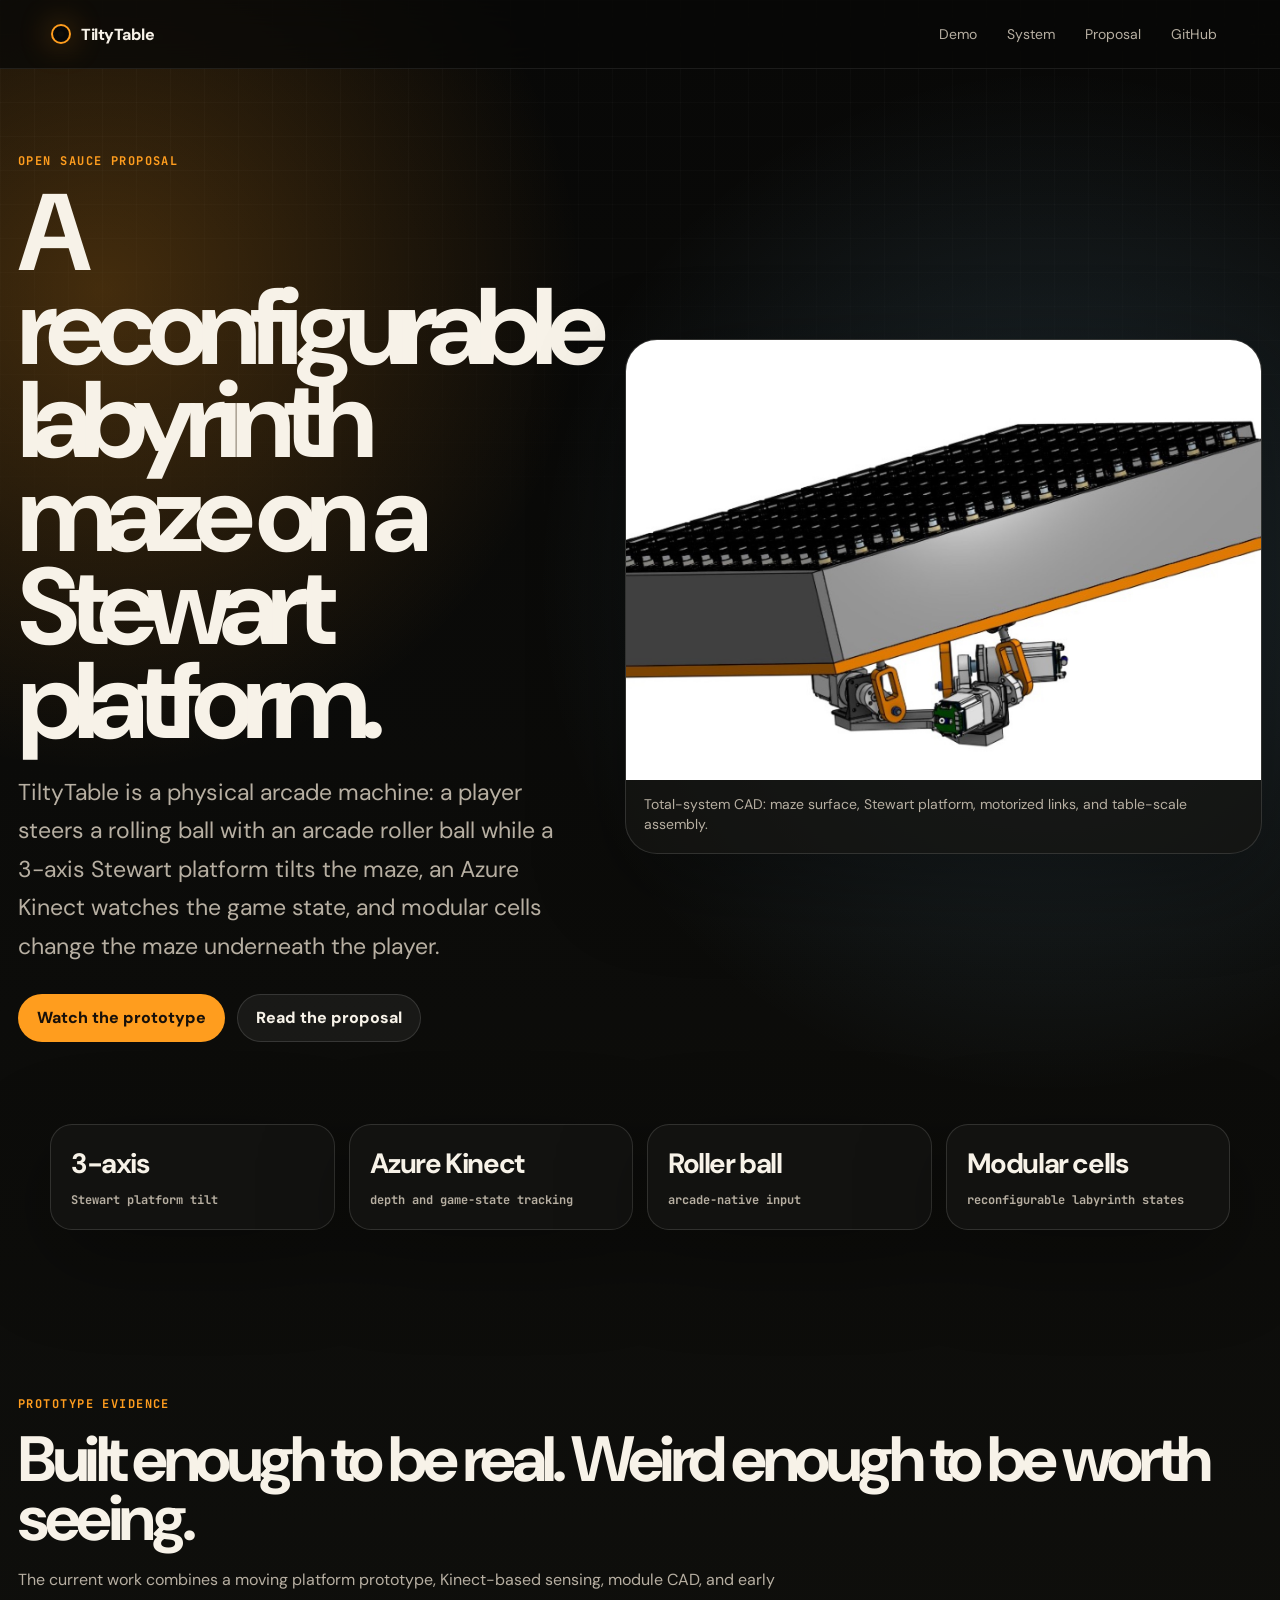
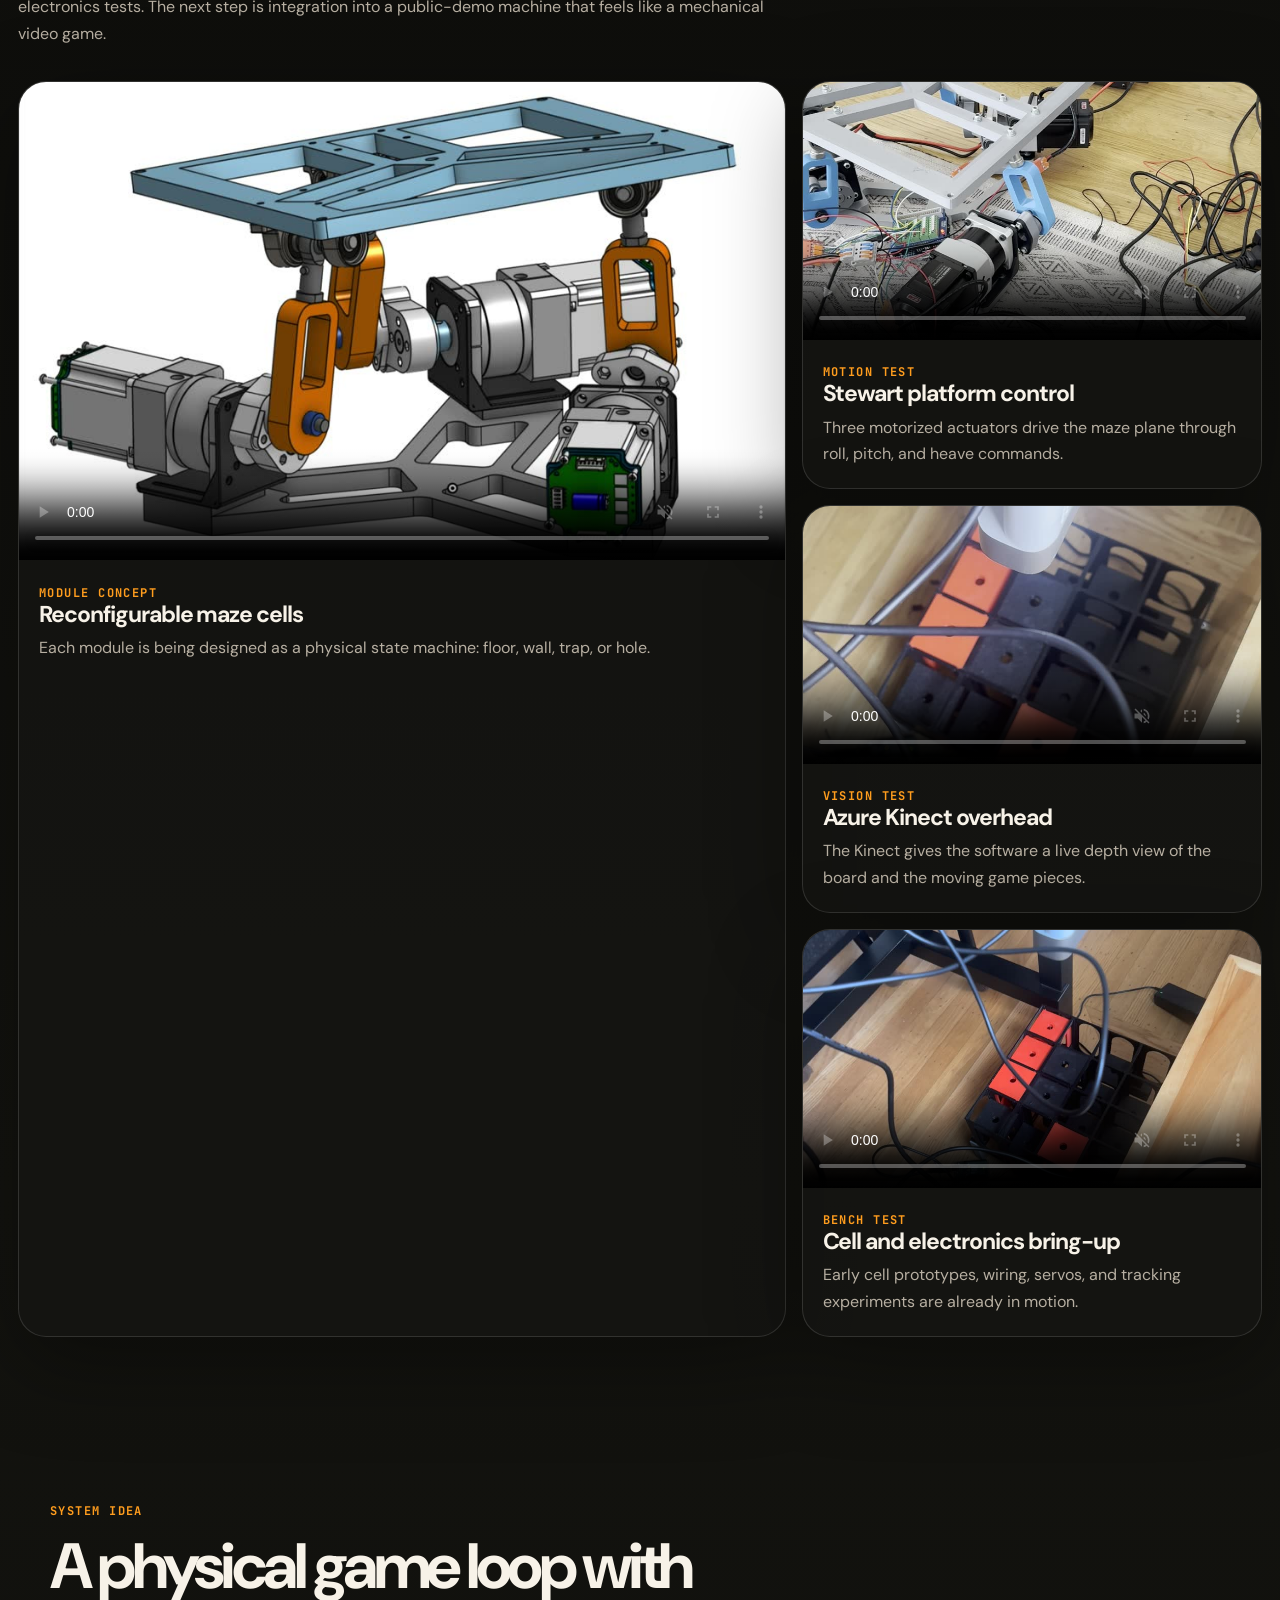
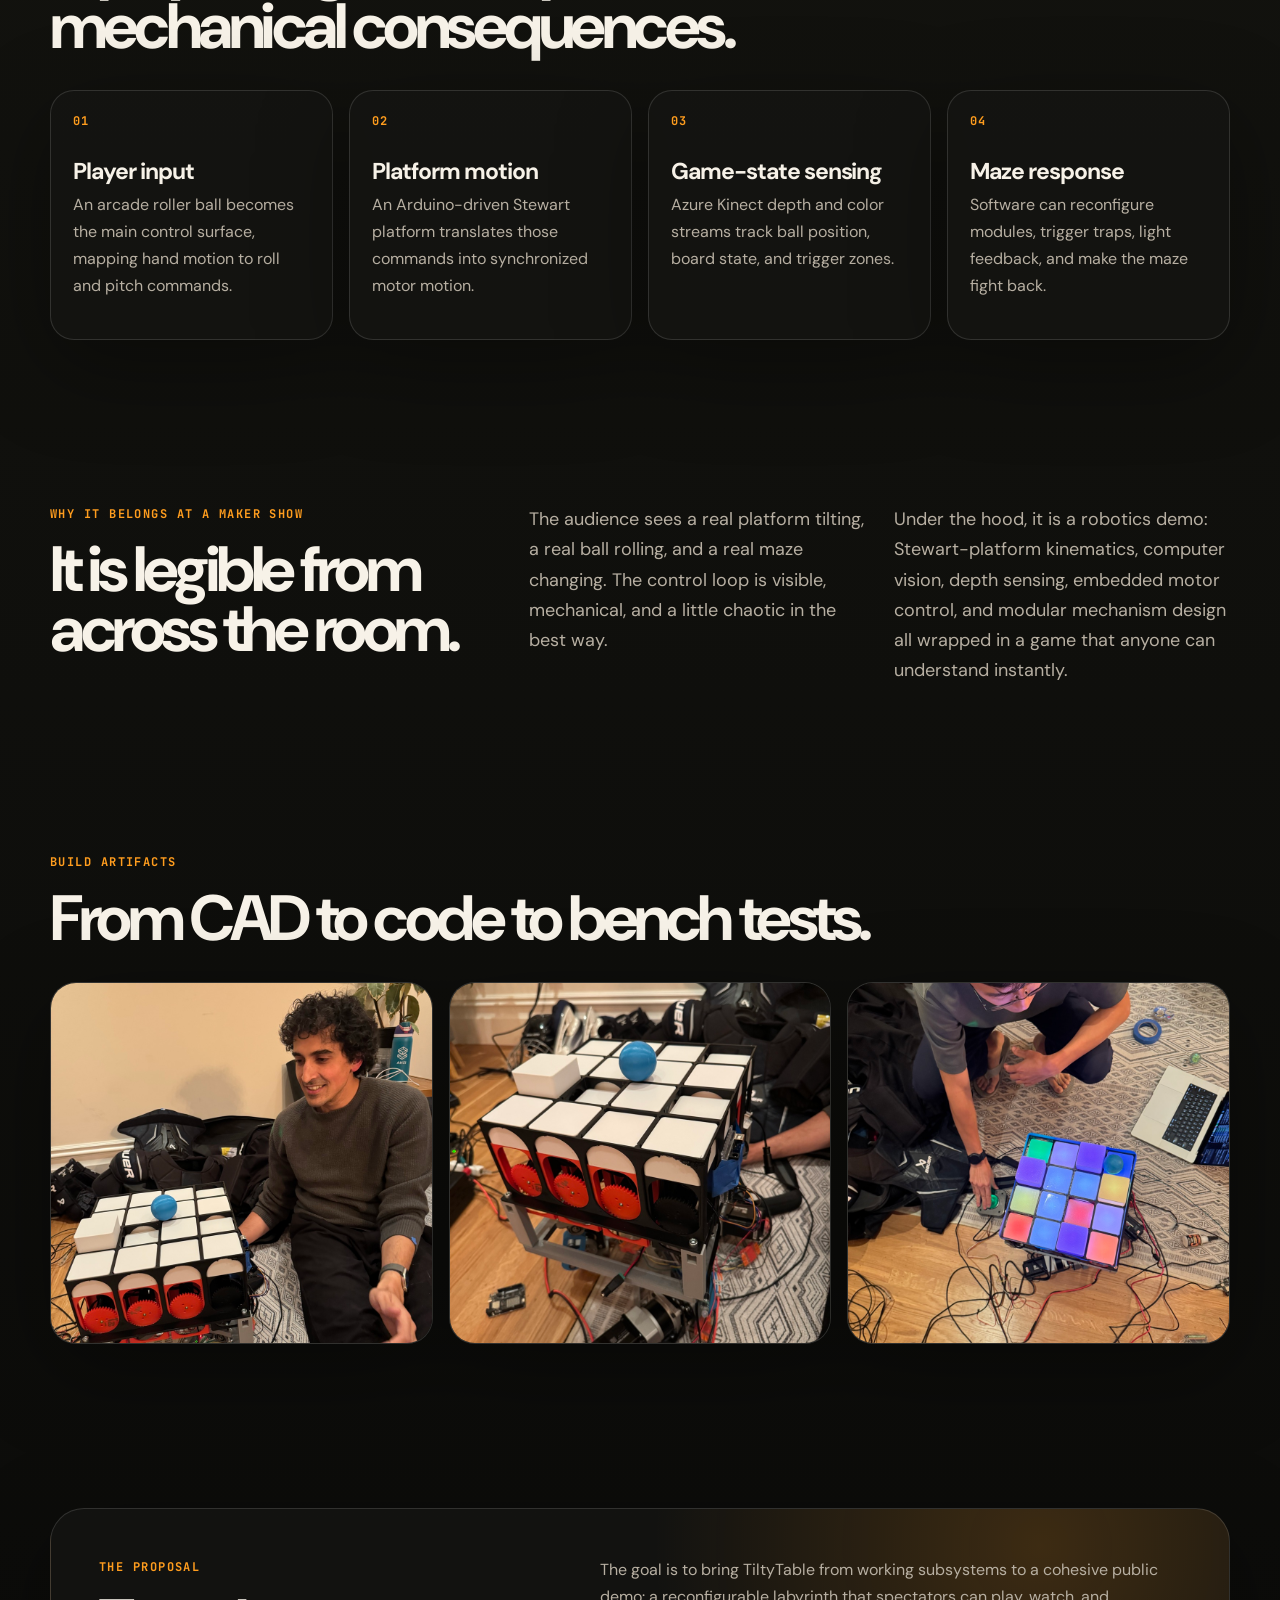
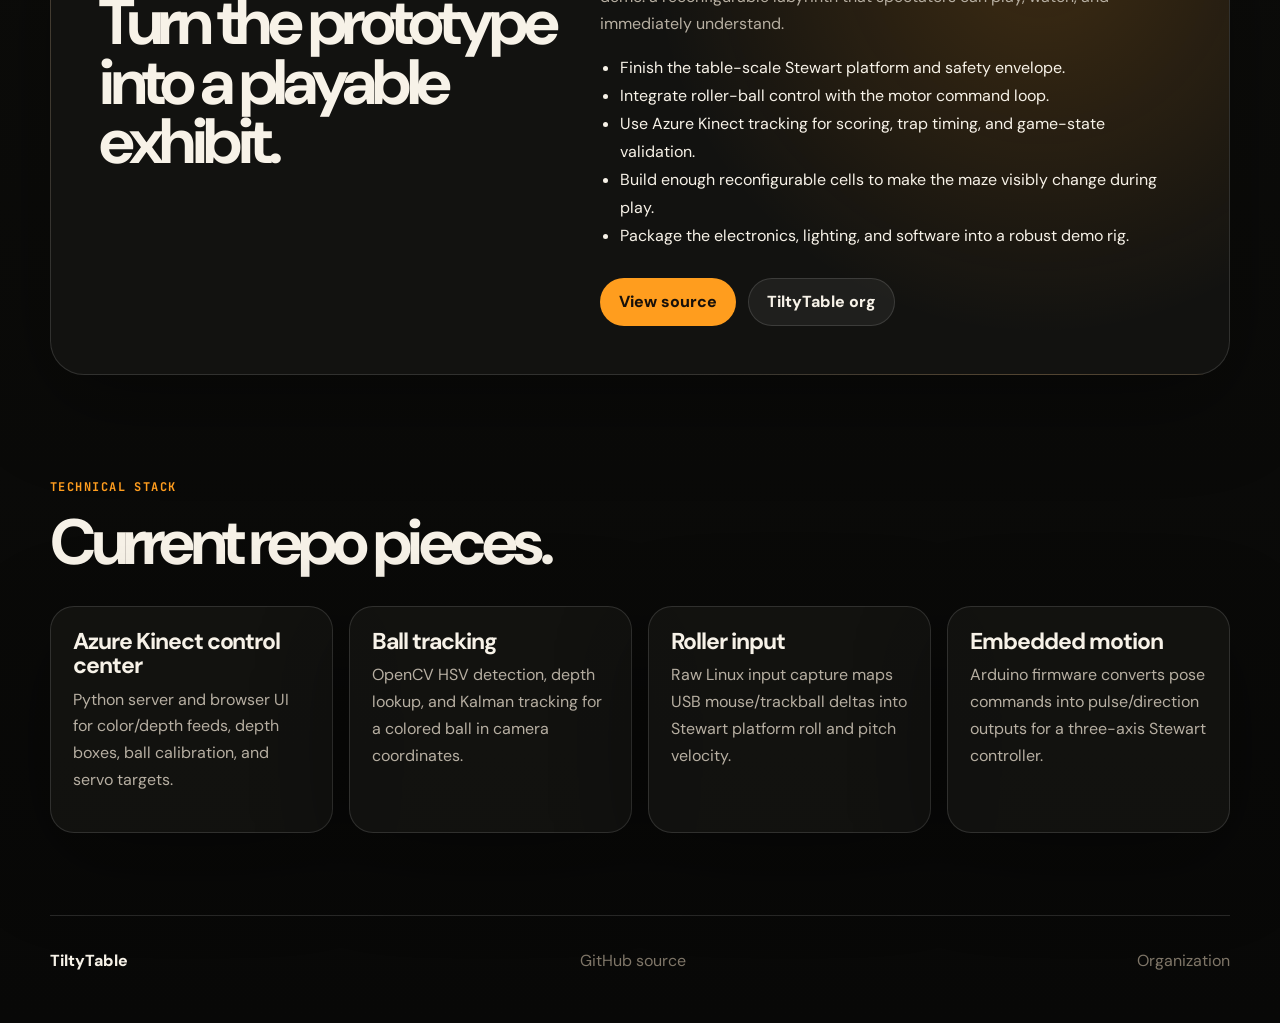
==== docs/index.html @ 2150dc42 "Add GitHub Pages proposal site Co-authored-by: Cursor <cursoragent@cursor.com>" ====
<!doctype html>
<html lang="en">
<head>
  <meta charset="utf-8">
  <meta name="viewport" content="width=device-width, initial-scale=1">
  <meta name="description" content="TiltyTable is a reconfigurable labyrinth maze driven by a Stewart platform, controlled with an arcade roller ball, and tracked with an Azure Kinect.">
  <title>TiltyTable | Reconfigurable Stewart Platform Labyrinth</title>
  <link rel="preconnect" href="https://fonts.googleapis.com">
  <link rel="preconnect" href="https://fonts.gstatic.com" crossorigin>
  <link href="https://fonts.googleapis.com/css2?family=DM+Sans:wght@400;500;700;800&family=JetBrains+Mono:wght@500;700&display=swap" rel="stylesheet">
  <link rel="stylesheet" href="./styles/site.css">
</head>
<body>
  <header class="site-header">
    <a class="brand" href="#top" aria-label="TiltyTable home">
      <span class="brand-mark"></span>
      <span>TiltyTable</span>
    </a>
    <nav class="site-nav" aria-label="Page navigation">
      <a href="#demo">Demo</a>
      <a href="#system">System</a>
      <a href="#proposal">Proposal</a>
      <a href="https://github.com/lijerryli/tiltytable">GitHub</a>
    </nav>
  </header>

  <main id="top">
    <section class="hero section">
      <div class="hero-copy">
        <p class="eyebrow">Open Sauce proposal</p>
        <h1>A reconfigurable labyrinth maze on a Stewart platform.</h1>
        <p class="lede">
          TiltyTable is a physical arcade machine: a player steers a rolling ball with an
          arcade roller ball while a 3-axis Stewart platform tilts the maze, an Azure Kinect
          watches the game state, and modular cells change the maze underneath the player.
        </p>
        <div class="hero-actions">
          <a class="button primary" href="#demo">Watch the prototype</a>
          <a class="button secondary" href="#proposal">Read the proposal</a>
        </div>
      </div>

      <figure class="hero-visual">
        <img src="./assets/stills/total-system-cad.jpg" alt="CAD render of the full TiltyTable Stewart platform and labyrinth assembly">
        <figcaption>Total-system CAD: maze surface, Stewart platform, motorized links, and table-scale assembly.</figcaption>
      </figure>
    </section>

    <section class="section marquee" aria-label="Project summary">
      <div>
        <strong>3-axis</strong>
        <span>Stewart platform tilt</span>
      </div>
      <div>
        <strong>Azure Kinect</strong>
        <span>depth and game-state tracking</span>
      </div>
      <div>
        <strong>Roller ball</strong>
        <span>arcade-native input</span>
      </div>
      <div>
        <strong>Modular cells</strong>
        <span>reconfigurable labyrinth states</span>
      </div>
    </section>

    <section class="section demo-section" id="demo">
      <div class="section-heading">
        <p class="eyebrow">Prototype evidence</p>
        <h2>Built enough to be real. Weird enough to be worth seeing.</h2>
        <p>
          The current work combines a moving platform prototype, Kinect-based sensing,
          module CAD, and early electronics tests. The next step is integration into a
          public-demo machine that feels like a mechanical video game.
        </p>
      </div>

      <div class="demo-grid">
        <article class="video-card large">
          <video src="./assets/media/module-demo.mp4" poster="./assets/stills/module-demo-poster.jpg" muted loop playsinline controls></video>
          <div>
            <span>Module concept</span>
            <h3>Reconfigurable maze cells</h3>
            <p>Each module is being designed as a physical state machine: floor, wall, trap, or hole.</p>
          </div>
        </article>

        <article class="video-card">
          <video src="./assets/media/early-test-3.mp4" poster="./assets/stills/early-test-3-poster.jpg" muted loop playsinline controls></video>
          <div>
            <span>Motion test</span>
            <h3>Stewart platform control</h3>
            <p>Three motorized actuators drive the maze plane through roll, pitch, and heave commands.</p>
          </div>
        </article>

        <article class="video-card">
          <video src="./assets/media/early-test-2.mp4" poster="./assets/stills/early-test-2-poster.jpg" muted loop playsinline controls></video>
          <div>
            <span>Vision test</span>
            <h3>Azure Kinect overhead</h3>
            <p>The Kinect gives the software a live depth view of the board and the moving game pieces.</p>
          </div>
        </article>

        <article class="video-card">
          <video src="./assets/media/early-test-1.mp4" poster="./assets/stills/early-test-1-poster.jpg" muted loop playsinline controls></video>
          <div>
            <span>Bench test</span>
            <h3>Cell and electronics bring-up</h3>
            <p>Early cell prototypes, wiring, servos, and tracking experiments are already in motion.</p>
          </div>
        </article>
      </div>
    </section>

    <section class="section system-section" id="system">
      <div class="section-heading narrow">
        <p class="eyebrow">System idea</p>
        <h2>A physical game loop with mechanical consequences.</h2>
      </div>

      <div class="system-flow">
        <article>
          <span>01</span>
          <h3>Player input</h3>
          <p>An arcade roller ball becomes the main control surface, mapping hand motion to roll and pitch commands.</p>
        </article>
        <article>
          <span>02</span>
          <h3>Platform motion</h3>
          <p>An Arduino-driven Stewart platform translates those commands into synchronized motor motion.</p>
        </article>
        <article>
          <span>03</span>
          <h3>Game-state sensing</h3>
          <p>Azure Kinect depth and color streams track ball position, board state, and trigger zones.</p>
        </article>
        <article>
          <span>04</span>
          <h3>Maze response</h3>
          <p>Software can reconfigure modules, trigger traps, light feedback, and make the maze fight back.</p>
        </article>
      </div>
    </section>

    <section class="section split-section">
      <div>
        <p class="eyebrow">Why it belongs at a maker show</p>
        <h2>It is legible from across the room.</h2>
      </div>
      <div class="reason-list">
        <p>
          The audience sees a real platform tilting, a real ball rolling, and a real maze changing.
          The control loop is visible, mechanical, and a little chaotic in the best way.
        </p>
        <p>
          Under the hood, it is a robotics demo: Stewart-platform kinematics, computer vision,
          depth sensing, embedded motor control, and modular mechanism design all wrapped in a
          game that anyone can understand instantly.
        </p>
      </div>
    </section>

    <section class="section build-section">
      <div class="section-heading">
        <p class="eyebrow">Build artifacts</p>
        <h2>From CAD to code to bench tests.</h2>
      </div>
      <div class="artifact-grid">
        <figure>
          <img src="./assets/stills/build-still-1.jpg" alt="Early TiltyTable cell prototype with electronics and wiring">
        </figure>
        <figure>
          <img src="./assets/stills/build-still-2.jpg" alt="Azure Kinect looking down at an early modular maze prototype">
        </figure>
        <figure>
          <img src="./assets/stills/build-still-3.jpg" alt="Stewart platform motor and linkage prototype on the bench">
        </figure>
      </div>
    </section>

    <section class="section proposal-section" id="proposal">
      <div class="proposal-card">
        <div>
          <p class="eyebrow">The proposal</p>
          <h2>Turn the prototype into a playable exhibit.</h2>
        </div>
        <div class="proposal-copy">
          <p>
            The goal is to bring TiltyTable from working subsystems to a cohesive public demo:
            a reconfigurable labyrinth that spectators can play, watch, and immediately understand.
          </p>
          <ul>
            <li>Finish the table-scale Stewart platform and safety envelope.</li>
            <li>Integrate roller-ball control with the motor command loop.</li>
            <li>Use Azure Kinect tracking for scoring, trap timing, and game-state validation.</li>
            <li>Build enough reconfigurable cells to make the maze visibly change during play.</li>
            <li>Package the electronics, lighting, and software into a robust demo rig.</li>
          </ul>
          <div class="proposal-links">
            <a class="button primary" href="https://github.com/lijerryli/tiltytable">View source</a>
            <a class="button secondary" href="https://github.com/TiltyTable">TiltyTable org</a>
          </div>
        </div>
      </div>
    </section>

    <section class="section technical-section">
      <div class="section-heading narrow">
        <p class="eyebrow">Technical stack</p>
        <h2>Current repo pieces.</h2>
      </div>
      <div class="tech-grid">
        <article>
          <h3>Azure Kinect control center</h3>
          <p>Python server and browser UI for color/depth feeds, depth boxes, ball calibration, and servo targets.</p>
        </article>
        <article>
          <h3>Ball tracking</h3>
          <p>OpenCV HSV detection, depth lookup, and Kalman tracking for a colored ball in camera coordinates.</p>
        </article>
        <article>
          <h3>Roller input</h3>
          <p>Raw Linux input capture maps USB mouse/trackball deltas into Stewart platform roll and pitch velocity.</p>
        </article>
        <article>
          <h3>Embedded motion</h3>
          <p>Arduino firmware converts pose commands into pulse/direction outputs for a three-axis Stewart controller.</p>
        </article>
      </div>
    </section>
  </main>

  <footer class="site-footer">
    <span>TiltyTable</span>
    <a href="https://github.com/lijerryli/tiltytable">GitHub source</a>
    <a href="https://github.com/TiltyTable">Organization</a>
  </footer>
</body>
</html>
---- docs/styles/site.css ----
:root {
  --bg: #080807;
  --panel: #151513;
  --panel-2: #202018;
  --line: rgba(255, 255, 255, 0.13);
  --text: #f7f2e8;
  --muted: #b7afa2;
  --dim: #7f7668;
  --orange: #ff9d1e;
  --blue: #8bd3ff;
  --green: #94f07a;
  --shadow: 0 26px 90px rgba(0, 0, 0, 0.36);
}

* {
  box-sizing: border-box;
}

html {
  scroll-behavior: smooth;
}

body {
  margin: 0;
  background:
    radial-gradient(circle at 8% 5%, rgba(255, 157, 30, 0.24), transparent 30rem),
    radial-gradient(circle at 82% 10%, rgba(139, 211, 255, 0.18), transparent 32rem),
    linear-gradient(180deg, #080807 0%, #13130f 48%, #080807 100%);
  color: var(--text);
  font-family: "DM Sans", system-ui, sans-serif;
}

body::before {
  content: "";
  position: fixed;
  inset: 0;
  pointer-events: none;
  background-image:
    linear-gradient(rgba(255, 255, 255, 0.04) 1px, transparent 1px),
    linear-gradient(90deg, rgba(255, 255, 255, 0.04) 1px, transparent 1px);
  background-size: 34px 34px;
  mask-image: linear-gradient(180deg, rgba(0, 0, 0, 0.62), transparent 74%);
}

a {
  color: inherit;
  text-decoration: none;
}

img,
video {
  display: block;
  width: 100%;
}

video {
  background: #000;
}

.site-header {
  position: sticky;
  top: 0;
  z-index: 10;
  display: flex;
  align-items: center;
  justify-content: space-between;
  gap: 18px;
  padding: 16px clamp(18px, 4vw, 54px);
  border-bottom: 1px solid rgba(255, 255, 255, 0.08);
  background: rgba(8, 8, 7, 0.76);
  backdrop-filter: blur(18px);
}

.brand,
.site-nav,
.hero-actions,
.proposal-links,
.site-footer {
  display: flex;
  align-items: center;
}

.brand {
  gap: 10px;
  font-weight: 800;
  letter-spacing: -0.03em;
}

.brand-mark {
  width: 20px;
  height: 20px;
  border: 2px solid var(--orange);
  border-radius: 50%;
  box-shadow: inset 0 0 0 5px #080807, 0 0 32px rgba(255, 157, 30, 0.44);
}

.site-nav {
  gap: 6px;
  color: var(--muted);
  font-size: 14px;
}

.site-nav a {
  padding: 9px 12px;
  border-radius: 999px;
}

.site-nav a:hover {
  background: rgba(255, 255, 255, 0.07);
  color: var(--text);
}

.section {
  position: relative;
  width: min(1180px, calc(100% - 36px));
  margin: 0 auto;
  padding: 82px 0;
}

.hero {
  width: min(1320px, calc(100% - 36px));
  min-height: calc(100vh - 68px);
  display: grid;
  grid-template-columns: minmax(0, 0.92fr) minmax(420px, 1.08fr);
  align-items: center;
  gap: clamp(30px, 5vw, 72px);
}

.eyebrow,
.marquee span,
.system-flow span,
.video-card span {
  color: var(--orange);
  font-family: "JetBrains Mono", monospace;
  font-size: 12px;
  font-weight: 700;
  letter-spacing: 0.12em;
  text-transform: uppercase;
}

.eyebrow {
  margin: 0 0 16px;
}

h1,
h2,
h3,
p {
  margin-top: 0;
}

h1 {
  margin-bottom: 24px;
  max-width: 11ch;
  font-size: clamp(56px, 8.5vw, 120px);
  line-height: 0.86;
  letter-spacing: -0.09em;
}

h2 {
  margin-bottom: 18px;
  font-size: clamp(36px, 5vw, 72px);
  line-height: 0.93;
  letter-spacing: -0.07em;
}

h3 {
  margin-bottom: 9px;
  font-size: 23px;
  line-height: 1.05;
  letter-spacing: -0.045em;
}

p {
  color: var(--muted);
  line-height: 1.68;
}

.lede {
  max-width: 690px;
  font-size: clamp(18px, 2vw, 23px);
}

.hero-actions,
.proposal-links {
  flex-wrap: wrap;
  gap: 12px;
  margin-top: 28px;
}

.button {
  min-height: 48px;
  display: inline-flex;
  align-items: center;
  justify-content: center;
  padding: 0 18px;
  border: 1px solid var(--line);
  border-radius: 999px;
  font-weight: 800;
  transition: transform 0.16s ease, border-color 0.16s ease, background 0.16s ease;
}

.button:hover {
  transform: translateY(-2px);
  border-color: rgba(255, 157, 30, 0.58);
}

.button.primary {
  border-color: transparent;
  background: var(--orange);
  color: #17100a;
}

.button.secondary {
  background: rgba(255, 255, 255, 0.055);
}

.hero-visual,
.video-card,
.system-flow article,
.proposal-card,
.tech-grid article,
.artifact-grid figure,
.marquee div {
  border: 1px solid var(--line);
  background: rgba(21, 21, 19, 0.78);
  box-shadow: var(--shadow);
}

.hero-visual {
  overflow: hidden;
  margin: 0;
  border-radius: 32px;
}

.hero-visual img {
  min-height: 440px;
  object-fit: cover;
}

.hero-visual figcaption {
  padding: 14px 18px 18px;
  color: var(--muted);
  font-size: 14px;
  line-height: 1.45;
}

.marquee {
  display: grid;
  grid-template-columns: repeat(4, minmax(0, 1fr));
  gap: 14px;
  padding-top: 0;
}

.marquee div {
  padding: 20px;
  border-radius: 22px;
}

.marquee strong {
  display: block;
  margin-bottom: 6px;
  font-size: 28px;
  letter-spacing: -0.05em;
}

.marquee span {
  color: var(--muted);
  letter-spacing: 0;
  text-transform: none;
}

.section-heading {
  margin-bottom: 34px;
}

.section-heading p {
  max-width: 760px;
}

.section-heading.narrow {
  max-width: 740px;
}

.demo-section {
  width: min(1320px, calc(100% - 36px));
}

.demo-grid {
  display: grid;
  grid-template-columns: 1.25fr 0.75fr;
  gap: 16px;
}

.video-card {
  overflow: hidden;
  border-radius: 28px;
}

.video-card.large {
  grid-row: span 3;
}

.video-card video {
  aspect-ratio: 16 / 10;
  object-fit: cover;
}

.video-card:not(.large) video {
  aspect-ratio: 16 / 9;
}

.video-card div {
  padding: 20px;
}

.video-card p {
  margin-bottom: 0;
}

.system-flow,
.tech-grid {
  display: grid;
  grid-template-columns: repeat(4, minmax(0, 1fr));
  gap: 16px;
}

.system-flow article,
.tech-grid article {
  min-height: 250px;
  padding: 22px;
  border-radius: 24px;
}

.system-flow span {
  display: block;
  margin-bottom: 30px;
}

.split-section {
  display: grid;
  grid-template-columns: minmax(260px, 0.62fr) minmax(0, 1fr);
  gap: 44px;
  align-items: start;
}

.reason-list {
  columns: 2 280px;
  column-gap: 30px;
}

.reason-list p {
  break-inside: avoid;
  font-size: 18px;
}

.artifact-grid {
  display: grid;
  grid-template-columns: repeat(3, minmax(0, 1fr));
  gap: 16px;
}

.artifact-grid figure {
  overflow: hidden;
  margin: 0;
  border-radius: 26px;
}

.artifact-grid img {
  height: 360px;
  object-fit: cover;
}

.proposal-card {
  display: grid;
  grid-template-columns: minmax(260px, 0.8fr) minmax(0, 1fr);
  gap: 36px;
  padding: clamp(24px, 5vw, 48px);
  border-radius: 34px;
  background:
    radial-gradient(circle at 84% 8%, rgba(255, 157, 30, 0.18), transparent 36%),
    rgba(21, 21, 19, 0.84);
}

.proposal-copy ul {
  margin: 0;
  padding-left: 20px;
  color: var(--text);
  line-height: 1.75;
}

.technical-section {
  padding-top: 20px;
}

.tech-grid article {
  min-height: 210px;
}

.site-footer {
  width: min(1180px, calc(100% - 36px));
  margin: 0 auto;
  padding: 34px 0 52px;
  justify-content: space-between;
  gap: 16px;
  flex-wrap: wrap;
  color: var(--dim);
  border-top: 1px solid var(--line);
}

.site-footer span {
  color: var(--text);
  font-weight: 800;
}

.site-footer a:hover {
  color: var(--text);
}

@media (max-width: 1040px) {
  .hero,
  .split-section,
  .proposal-card {
    grid-template-columns: 1fr;
  }

  .hero {
    min-height: auto;
    padding-top: 66px;
  }

  .demo-grid {
    grid-template-columns: 1fr;
  }

  .video-card.large {
    grid-row: auto;
  }

  .marquee,
  .system-flow,
  .tech-grid {
    grid-template-columns: repeat(2, minmax(0, 1fr));
  }
}

@media (max-width: 720px) {
  .site-header {
    position: static;
    align-items: flex-start;
    flex-direction: column;
  }

  .site-nav {
    width: 100%;
    overflow-x: auto;
  }

  .section {
    padding: 58px 0;
  }

  h1 {
    font-size: clamp(52px, 18vw, 84px);
  }

  .hero-visual img {
    min-height: 260px;
  }

  .marquee,
  .system-flow,
  .tech-grid,
  .artifact-grid {
    grid-template-columns: 1fr;
  }

  .artifact-grid img {
    height: 300px;
  }
}
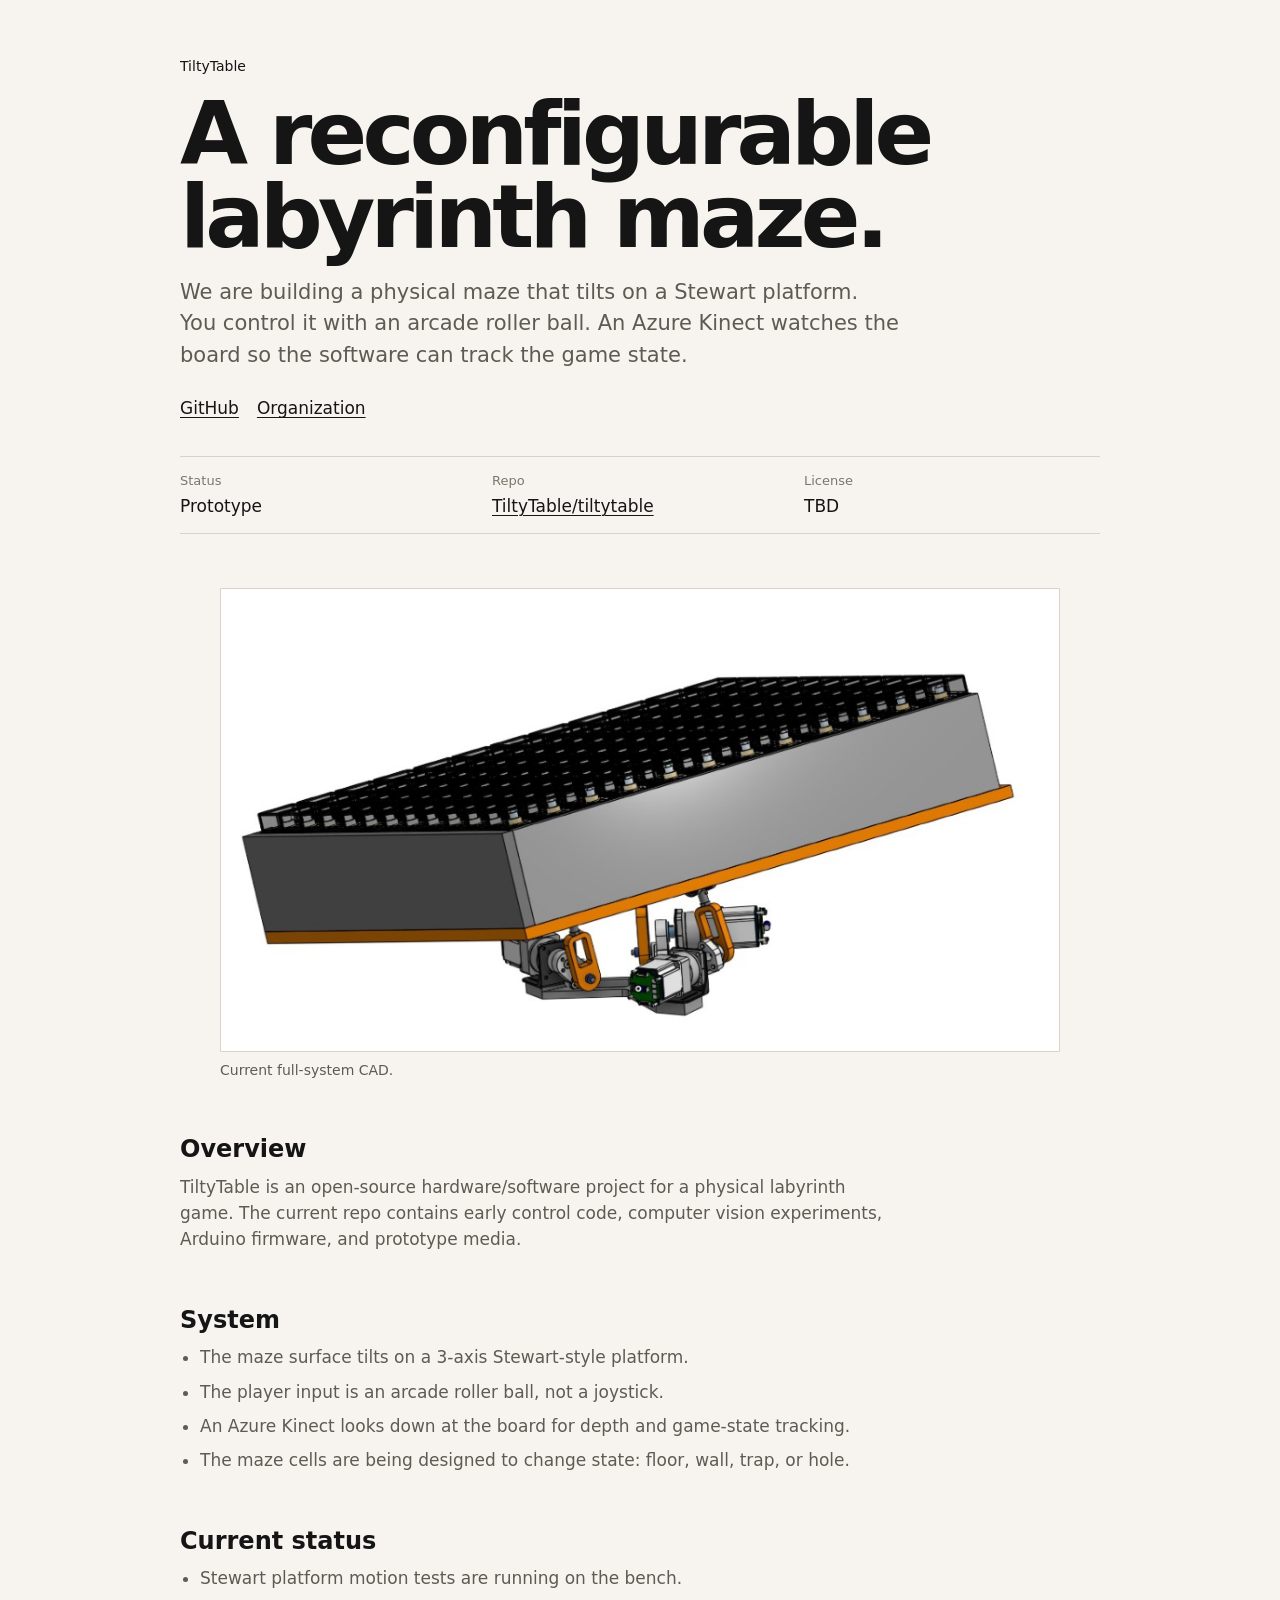
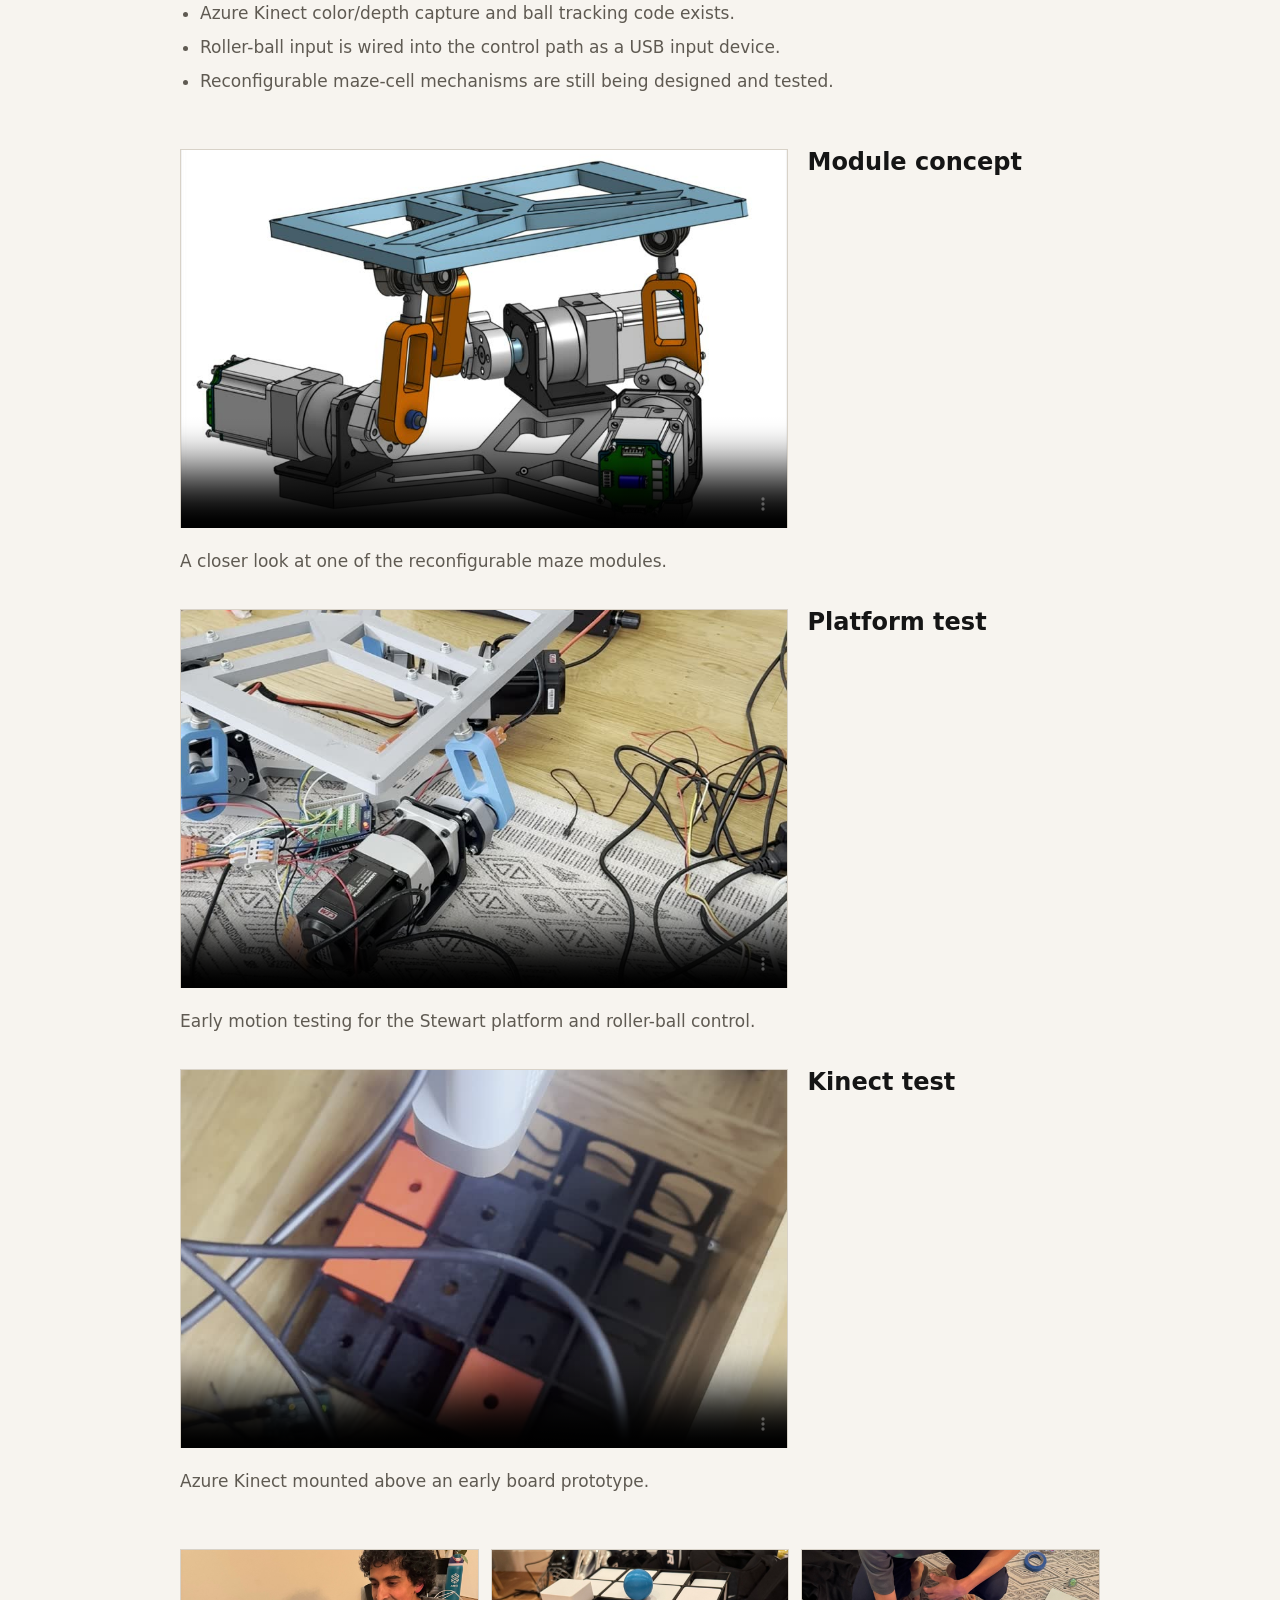
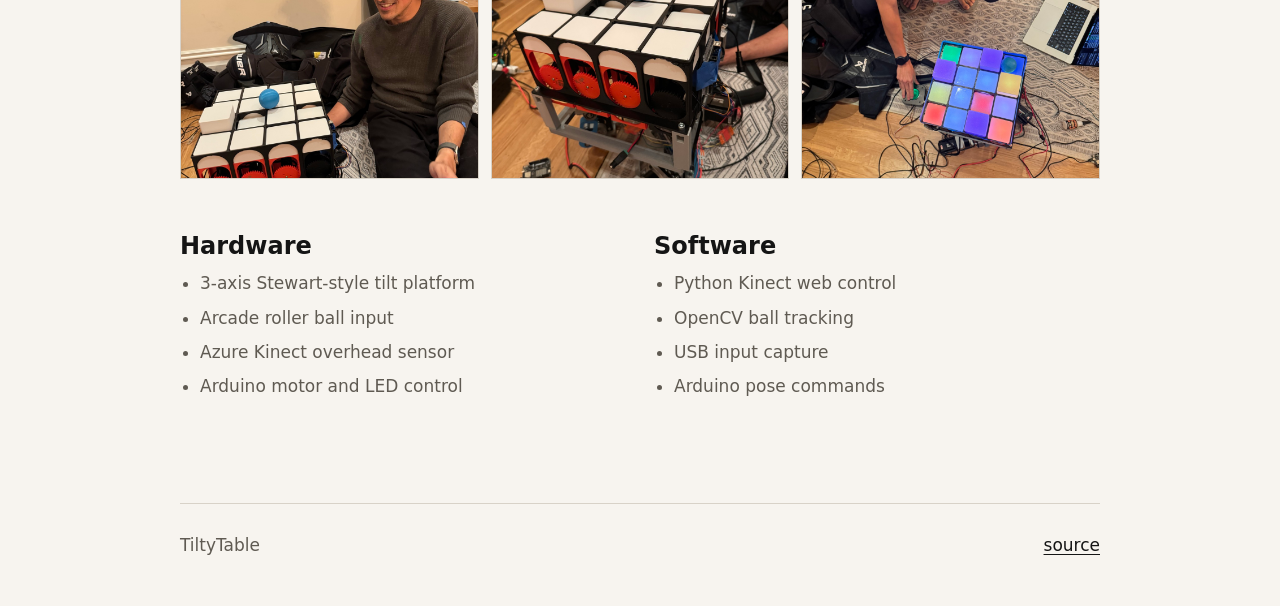
==== commit f87f9dcc: "Simplify project site design Co-authored-by: Cursor <cursoragent@cursor.com>" ====
--- a/docs/index.html
+++ b/docs/index.html
@@ -4,239 +4,127 @@
   <meta charset="utf-8">
   <meta name="viewport" content="width=device-width, initial-scale=1">
   <meta name="description" content="TiltyTable is a reconfigurable labyrinth maze driven by a Stewart platform, controlled with an arcade roller ball, and tracked with an Azure Kinect.">
-  <title>TiltyTable | Reconfigurable Stewart Platform Labyrinth</title>
-  <link rel="preconnect" href="https://fonts.googleapis.com">
-  <link rel="preconnect" href="https://fonts.gstatic.com" crossorigin>
-  <link href="https://fonts.googleapis.com/css2?family=DM+Sans:wght@400;500;700;800&family=JetBrains+Mono:wght@500;700&display=swap" rel="stylesheet">
+  <title>TiltyTable</title>
   <link rel="stylesheet" href="./styles/site.css">
 </head>
 <body>
-  <header class="site-header">
-    <a class="brand" href="#top" aria-label="TiltyTable home">
-      <span class="brand-mark"></span>
-      <span>TiltyTable</span>
-    </a>
-    <nav class="site-nav" aria-label="Page navigation">
-      <a href="#demo">Demo</a>
-      <a href="#system">System</a>
-      <a href="#proposal">Proposal</a>
-      <a href="https://github.com/lijerryli/tiltytable">GitHub</a>
-    </nav>
-  </header>
+  <main>
+    <header class="intro">
+      <p class="kicker">TiltyTable</p>
+      <h1>A reconfigurable labyrinth maze.</h1>
+      <p>
+        We are building a physical maze that tilts on a Stewart platform. You control it
+        with an arcade roller ball. An Azure Kinect watches the board so the software can
+        track the game state.
+      </p>
+      <nav>
+        <a href="https://github.com/TiltyTable/tiltytable">GitHub</a>
+        <a href="https://github.com/TiltyTable">Organization</a>
+      </nav>
+    </header>
 
-  <main id="top">
-    <section class="hero section">
-      <div class="hero-copy">
-        <p class="eyebrow">Open Sauce proposal</p>
-        <h1>A reconfigurable labyrinth maze on a Stewart platform.</h1>
-        <p class="lede">
-          TiltyTable is a physical arcade machine: a player steers a rolling ball with an
-          arcade roller ball while a 3-axis Stewart platform tilts the maze, an Azure Kinect
-          watches the game state, and modular cells change the maze underneath the player.
-        </p>
-        <div class="hero-actions">
-          <a class="button primary" href="#demo">Watch the prototype</a>
-          <a class="button secondary" href="#proposal">Read the proposal</a>
+    <section class="project-meta" aria-label="Project metadata">
+      <dl>
+        <div>
+          <dt>Status</dt>
+          <dd>Prototype</dd>
         </div>
-      </div>
-
-      <figure class="hero-visual">
-        <img src="./assets/stills/total-system-cad.jpg" alt="CAD render of the full TiltyTable Stewart platform and labyrinth assembly">
-        <figcaption>Total-system CAD: maze surface, Stewart platform, motorized links, and table-scale assembly.</figcaption>
-      </figure>
+        <div>
+          <dt>Repo</dt>
+          <dd><a href="https://github.com/TiltyTable/tiltytable">TiltyTable/tiltytable</a></dd>
+        </div>
+        <div>
+          <dt>License</dt>
+          <dd>TBD</dd>
+        </div>
+      </dl>
     </section>
 
-    <section class="section marquee" aria-label="Project summary">
-      <div>
-        <strong>3-axis</strong>
-        <span>Stewart platform tilt</span>
-      </div>
-      <div>
-        <strong>Azure Kinect</strong>
-        <span>depth and game-state tracking</span>
-      </div>
-      <div>
-        <strong>Roller ball</strong>
-        <span>arcade-native input</span>
-      </div>
-      <div>
-        <strong>Modular cells</strong>
-        <span>reconfigurable labyrinth states</span>
-      </div>
+    <figure class="wide-media">
+      <img src="./assets/stills/total-system-cad.jpg" alt="CAD render of the TiltyTable Stewart platform and labyrinth assembly">
+      <figcaption>Current full-system CAD.</figcaption>
+    </figure>
+
+    <section class="text-block">
+      <h2>Overview</h2>
+      <p>
+        TiltyTable is an open-source hardware/software project for a physical labyrinth game.
+        The current repo contains early control code, computer vision experiments, Arduino
+        firmware, and prototype media.
+      </p>
     </section>
 
-    <section class="section demo-section" id="demo">
-      <div class="section-heading">
-        <p class="eyebrow">Prototype evidence</p>
-        <h2>Built enough to be real. Weird enough to be worth seeing.</h2>
-        <p>
-          The current work combines a moving platform prototype, Kinect-based sensing,
-          module CAD, and early electronics tests. The next step is integration into a
-          public-demo machine that feels like a mechanical video game.
-        </p>
-      </div>
-
-      <div class="demo-grid">
-        <article class="video-card large">
-          <video src="./assets/media/module-demo.mp4" poster="./assets/stills/module-demo-poster.jpg" muted loop playsinline controls></video>
-          <div>
-            <span>Module concept</span>
-            <h3>Reconfigurable maze cells</h3>
-            <p>Each module is being designed as a physical state machine: floor, wall, trap, or hole.</p>
-          </div>
-        </article>
-
-        <article class="video-card">
-          <video src="./assets/media/early-test-3.mp4" poster="./assets/stills/early-test-3-poster.jpg" muted loop playsinline controls></video>
-          <div>
-            <span>Motion test</span>
-            <h3>Stewart platform control</h3>
-            <p>Three motorized actuators drive the maze plane through roll, pitch, and heave commands.</p>
-          </div>
-        </article>
-
-        <article class="video-card">
-          <video src="./assets/media/early-test-2.mp4" poster="./assets/stills/early-test-2-poster.jpg" muted loop playsinline controls></video>
-          <div>
-            <span>Vision test</span>
-            <h3>Azure Kinect overhead</h3>
-            <p>The Kinect gives the software a live depth view of the board and the moving game pieces.</p>
-          </div>
-        </article>
-
-        <article class="video-card">
-          <video src="./assets/media/early-test-1.mp4" poster="./assets/stills/early-test-1-poster.jpg" muted loop playsinline controls></video>
-          <div>
-            <span>Bench test</span>
-            <h3>Cell and electronics bring-up</h3>
-            <p>Early cell prototypes, wiring, servos, and tracking experiments are already in motion.</p>
-          </div>
-        </article>
-      </div>
+    <section class="text-block">
+      <h2>System</h2>
+      <ul>
+        <li>The maze surface tilts on a 3-axis Stewart-style platform.</li>
+        <li>The player input is an arcade roller ball, not a joystick.</li>
+        <li>An Azure Kinect looks down at the board for depth and game-state tracking.</li>
+        <li>The maze cells are being designed to change state: floor, wall, trap, or hole.</li>
+      </ul>
     </section>
 
-    <section class="section system-section" id="system">
-      <div class="section-heading narrow">
-        <p class="eyebrow">System idea</p>
-        <h2>A physical game loop with mechanical consequences.</h2>
-      </div>
-
-      <div class="system-flow">
-        <article>
-          <span>01</span>
-          <h3>Player input</h3>
-          <p>An arcade roller ball becomes the main control surface, mapping hand motion to roll and pitch commands.</p>
-        </article>
-        <article>
-          <span>02</span>
-          <h3>Platform motion</h3>
-          <p>An Arduino-driven Stewart platform translates those commands into synchronized motor motion.</p>
-        </article>
-        <article>
-          <span>03</span>
-          <h3>Game-state sensing</h3>
-          <p>Azure Kinect depth and color streams track ball position, board state, and trigger zones.</p>
-        </article>
-        <article>
-          <span>04</span>
-          <h3>Maze response</h3>
-          <p>Software can reconfigure modules, trigger traps, light feedback, and make the maze fight back.</p>
-        </article>
-      </div>
+    <section class="text-block">
+      <h2>Current status</h2>
+      <ul>
+        <li>Stewart platform motion tests are running on the bench.</li>
+        <li>Azure Kinect color/depth capture and ball tracking code exists.</li>
+        <li>Roller-ball input is wired into the control path as a USB input device.</li>
+        <li>Reconfigurable maze-cell mechanisms are still being designed and tested.</li>
+      </ul>
     </section>
 
-    <section class="section split-section">
-      <div>
-        <p class="eyebrow">Why it belongs at a maker show</p>
-        <h2>It is legible from across the room.</h2>
-      </div>
-      <div class="reason-list">
-        <p>
-          The audience sees a real platform tilting, a real ball rolling, and a real maze changing.
-          The control loop is visible, mechanical, and a little chaotic in the best way.
-        </p>
-        <p>
-          Under the hood, it is a robotics demo: Stewart-platform kinematics, computer vision,
-          depth sensing, embedded motor control, and modular mechanism design all wrapped in a
-          game that anyone can understand instantly.
-        </p>
-      </div>
+    <section class="media-list">
+      <article>
+        <video src="./assets/media/module-demo.mp4" poster="./assets/stills/module-demo-poster.jpg" muted loop playsinline controls></video>
+        <h2>Module concept</h2>
+        <p>A closer look at one of the reconfigurable maze modules.</p>
+      </article>
+
+      <article>
+        <video src="./assets/media/early-test-3.mp4" poster="./assets/stills/early-test-3-poster.jpg" muted loop playsinline controls></video>
+        <h2>Platform test</h2>
+        <p>Early motion testing for the Stewart platform and roller-ball control.</p>
+      </article>
+
+      <article>
+        <video src="./assets/media/early-test-2.mp4" poster="./assets/stills/early-test-2-poster.jpg" muted loop playsinline controls></video>
+        <h2>Kinect test</h2>
+        <p>Azure Kinect mounted above an early board prototype.</p>
+      </article>
     </section>
 
-    <section class="section build-section">
-      <div class="section-heading">
-        <p class="eyebrow">Build artifacts</p>
-        <h2>From CAD to code to bench tests.</h2>
-      </div>
-      <div class="artifact-grid">
-        <figure>
-          <img src="./assets/stills/build-still-1.jpg" alt="Early TiltyTable cell prototype with electronics and wiring">
-        </figure>
-        <figure>
-          <img src="./assets/stills/build-still-2.jpg" alt="Azure Kinect looking down at an early modular maze prototype">
-        </figure>
-        <figure>
-          <img src="./assets/stills/build-still-3.jpg" alt="Stewart platform motor and linkage prototype on the bench">
-        </figure>
-      </div>
+    <section class="image-grid">
+      <img src="./assets/stills/build-still-1.jpg" alt="Early modular maze prototype with electronics">
+      <img src="./assets/stills/build-still-2.jpg" alt="Azure Kinect over an early maze prototype">
+      <img src="./assets/stills/build-still-3.jpg" alt="Stewart platform bench prototype">
     </section>
 
-    <section class="section proposal-section" id="proposal">
-      <div class="proposal-card">
-        <div>
-          <p class="eyebrow">The proposal</p>
-          <h2>Turn the prototype into a playable exhibit.</h2>
-        </div>
-        <div class="proposal-copy">
-          <p>
-            The goal is to bring TiltyTable from working subsystems to a cohesive public demo:
-            a reconfigurable labyrinth that spectators can play, watch, and immediately understand.
-          </p>
-          <ul>
-            <li>Finish the table-scale Stewart platform and safety envelope.</li>
-            <li>Integrate roller-ball control with the motor command loop.</li>
-            <li>Use Azure Kinect tracking for scoring, trap timing, and game-state validation.</li>
-            <li>Build enough reconfigurable cells to make the maze visibly change during play.</li>
-            <li>Package the electronics, lighting, and software into a robust demo rig.</li>
-          </ul>
-          <div class="proposal-links">
-            <a class="button primary" href="https://github.com/lijerryli/tiltytable">View source</a>
-            <a class="button secondary" href="https://github.com/TiltyTable">TiltyTable org</a>
-          </div>
-        </div>
-      </div>
-    </section>
-
-    <section class="section technical-section">
-      <div class="section-heading narrow">
-        <p class="eyebrow">Technical stack</p>
-        <h2>Current repo pieces.</h2>
-      </div>
-      <div class="tech-grid">
-        <article>
-          <h3>Azure Kinect control center</h3>
-          <p>Python server and browser UI for color/depth feeds, depth boxes, ball calibration, and servo targets.</p>
-        </article>
-        <article>
-          <h3>Ball tracking</h3>
-          <p>OpenCV HSV detection, depth lookup, and Kalman tracking for a colored ball in camera coordinates.</p>
-        </article>
-        <article>
-          <h3>Roller input</h3>
-          <p>Raw Linux input capture maps USB mouse/trackball deltas into Stewart platform roll and pitch velocity.</p>
-        </article>
-        <article>
-          <h3>Embedded motion</h3>
-          <p>Arduino firmware converts pose commands into pulse/direction outputs for a three-axis Stewart controller.</p>
-        </article>
-      </div>
+    <section class="repo-grid">
+      <article>
+        <h2>Hardware</h2>
+        <ul>
+          <li>3-axis Stewart-style tilt platform</li>
+          <li>Arcade roller ball input</li>
+          <li>Azure Kinect overhead sensor</li>
+          <li>Arduino motor and LED control</li>
+        </ul>
+      </article>
+      <article>
+        <h2>Software</h2>
+        <ul>
+          <li>Python Kinect web control</li>
+          <li>OpenCV ball tracking</li>
+          <li>USB input capture</li>
+          <li>Arduino pose commands</li>
+        </ul>
+      </article>
     </section>
   </main>
 
-  <footer class="site-footer">
+  <footer>
     <span>TiltyTable</span>
-    <a href="https://github.com/lijerryli/tiltytable">GitHub source</a>
-    <a href="https://github.com/TiltyTable">Organization</a>
+    <a href="https://github.com/TiltyTable/tiltytable">source</a>
   </footer>
 </body>
 </html>
--- a/docs/styles/site.css
+++ b/docs/styles/site.css
@@ -1,50 +1,20 @@
-:root {
-  --bg: #080807;
-  --panel: #151513;
-  --panel-2: #202018;
-  --line: rgba(255, 255, 255, 0.13);
-  --text: #f7f2e8;
-  --muted: #b7afa2;
-  --dim: #7f7668;
-  --orange: #ff9d1e;
-  --blue: #8bd3ff;
-  --green: #94f07a;
-  --shadow: 0 26px 90px rgba(0, 0, 0, 0.36);
-}
-
 * {
   box-sizing: border-box;
 }
 
-html {
-  scroll-behavior: smooth;
-}
-
 body {
+  color: #151515;
+  background: #f7f4ef;
+  font-family: ui-sans-serif, system-ui, -apple-system, BlinkMacSystemFont, "Segoe UI", sans-serif;
+  font-size: 17px;
+  line-height: 1.55;
   margin: 0;
-  background:
-    radial-gradient(circle at 8% 5%, rgba(255, 157, 30, 0.24), transparent 30rem),
-    radial-gradient(circle at 82% 10%, rgba(139, 211, 255, 0.18), transparent 32rem),
-    linear-gradient(180deg, #080807 0%, #13130f 48%, #080807 100%);
-  color: var(--text);
-  font-family: "DM Sans", system-ui, sans-serif;
-}
-
-body::before {
-  content: "";
-  position: fixed;
-  inset: 0;
-  pointer-events: none;
-  background-image:
-    linear-gradient(rgba(255, 255, 255, 0.04) 1px, transparent 1px),
-    linear-gradient(90deg, rgba(255, 255, 255, 0.04) 1px, transparent 1px);
-  background-size: 34px 34px;
-  mask-image: linear-gradient(180deg, rgba(0, 0, 0, 0.62), transparent 74%);
 }
 
 a {
-  color: inherit;
-  text-decoration: none;
+  color: #151515;
+  text-decoration-thickness: 1px;
+  text-underline-offset: 3px;
 }
 
 img,
@@ -57,425 +27,198 @@
   background: #000;
 }
 
-.site-header {
-  position: sticky;
-  top: 0;
-  z-index: 10;
+main,
+footer {
+  width: min(920px, calc(100% - 40px));
+  margin: 0 auto;
+}
+
+main {
+  padding: 56px 0 32px;
+}
+
+footer {
   display: flex;
-  align-items: center;
   justify-content: space-between;
-  gap: 18px;
-  padding: 16px clamp(18px, 4vw, 54px);
-  border-bottom: 1px solid rgba(255, 255, 255, 0.08);
-  background: rgba(8, 8, 7, 0.76);
-  backdrop-filter: blur(18px);
-}
-
-.brand,
-.site-nav,
-.hero-actions,
-.proposal-links,
-.site-footer {
-  display: flex;
-  align-items: center;
-}
-
-.brand {
-  gap: 10px;
-  font-weight: 800;
-  letter-spacing: -0.03em;
-}
-
-.brand-mark {
-  width: 20px;
-  height: 20px;
-  border: 2px solid var(--orange);
-  border-radius: 50%;
-  box-shadow: inset 0 0 0 5px #080807, 0 0 32px rgba(255, 157, 30, 0.44);
-}
-
-.site-nav {
-  gap: 6px;
-  color: var(--muted);
-  font-size: 14px;
-}
-
-.site-nav a {
-  padding: 9px 12px;
-  border-radius: 999px;
-}
-
-.site-nav a:hover {
-  background: rgba(255, 255, 255, 0.07);
-  color: var(--text);
-}
-
-.section {
-  position: relative;
-  width: min(1180px, calc(100% - 36px));
-  margin: 0 auto;
-  padding: 82px 0;
-}
-
-.hero {
-  width: min(1320px, calc(100% - 36px));
-  min-height: calc(100vh - 68px);
-  display: grid;
-  grid-template-columns: minmax(0, 0.92fr) minmax(420px, 1.08fr);
-  align-items: center;
-  gap: clamp(30px, 5vw, 72px);
-}
-
-.eyebrow,
-.marquee span,
-.system-flow span,
-.video-card span {
-  color: var(--orange);
-  font-family: "JetBrains Mono", monospace;
-  font-size: 12px;
-  font-weight: 700;
-  letter-spacing: 0.12em;
-  text-transform: uppercase;
-}
-
-.eyebrow {
-  margin: 0 0 16px;
+  gap: 16px;
+  padding: 28px 0 48px;
+  border-top: 1px solid #d8d2c8;
+  color: #5f5a52;
 }
 
 h1,
 h2,
-h3,
+p,
+ul,
+figure {
+  margin-top: 0;
+}
+
+h1 {
+  max-width: 760px;
+  margin-bottom: 18px;
+  font-size: clamp(44px, 8vw, 88px);
+  line-height: 0.95;
+  letter-spacing: -0.055em;
+  font-weight: 700;
+}
+
+h2 {
+  margin-bottom: 10px;
+  font-size: 24px;
+  line-height: 1.15;
+}
+
+p,
+li,
+figcaption {
+  color: #5f5a52;
+}
+
 p {
-  margin-top: 0;
-}
-
-h1 {
-  margin-bottom: 24px;
-  max-width: 11ch;
-  font-size: clamp(56px, 8.5vw, 120px);
-  line-height: 0.86;
-  letter-spacing: -0.09em;
-}
-
-h2 {
-  margin-bottom: 18px;
-  font-size: clamp(36px, 5vw, 72px);
-  line-height: 0.93;
-  letter-spacing: -0.07em;
-}
-
-h3 {
-  margin-bottom: 9px;
-  font-size: 23px;
-  line-height: 1.05;
-  letter-spacing: -0.045em;
-}
-
-p {
-  color: var(--muted);
-  line-height: 1.68;
-}
-
-.lede {
-  max-width: 690px;
-  font-size: clamp(18px, 2vw, 23px);
-}
-
-.hero-actions,
-.proposal-links {
+  max-width: 720px;
+}
+
+ul {
+  padding-left: 20px;
+}
+
+li + li {
+  margin-top: 8px;
+}
+
+.intro {
+  margin-bottom: 34px;
+}
+
+.intro p:not(.kicker) {
+  font-size: 21px;
+  line-height: 1.5;
+}
+
+.kicker {
+  margin-bottom: 14px;
+  color: #151515;
+  font-size: 14px;
+}
+
+nav {
+  display: flex;
   flex-wrap: wrap;
-  gap: 12px;
-  margin-top: 28px;
-}
-
-.button {
-  min-height: 48px;
-  display: inline-flex;
-  align-items: center;
-  justify-content: center;
-  padding: 0 18px;
-  border: 1px solid var(--line);
-  border-radius: 999px;
-  font-weight: 800;
-  transition: transform 0.16s ease, border-color 0.16s ease, background 0.16s ease;
-}
-
-.button:hover {
-  transform: translateY(-2px);
-  border-color: rgba(255, 157, 30, 0.58);
-}
-
-.button.primary {
-  border-color: transparent;
-  background: var(--orange);
-  color: #17100a;
-}
-
-.button.secondary {
-  background: rgba(255, 255, 255, 0.055);
-}
-
-.hero-visual,
-.video-card,
-.system-flow article,
-.proposal-card,
-.tech-grid article,
-.artifact-grid figure,
-.marquee div {
-  border: 1px solid var(--line);
-  background: rgba(21, 21, 19, 0.78);
-  box-shadow: var(--shadow);
-}
-
-.hero-visual {
-  overflow: hidden;
+  gap: 18px;
+  margin-top: 24px;
+}
+
+.wide-media,
+.text-block,
+.media-list,
+.image-grid,
+.project-meta,
+.repo-grid {
+  margin-bottom: 54px;
+}
+
+.project-meta {
+  border-top: 1px solid #d8d2c8;
+  border-bottom: 1px solid #d8d2c8;
+  padding: 14px 0;
+}
+
+.project-meta dl {
+  display: grid;
+  grid-template-columns: repeat(3, minmax(0, 1fr));
+  gap: 16px;
   margin: 0;
-  border-radius: 32px;
-}
-
-.hero-visual img {
-  min-height: 440px;
-  object-fit: cover;
-}
-
-.hero-visual figcaption {
-  padding: 14px 18px 18px;
-  color: var(--muted);
+}
+
+.project-meta dt {
+  color: #7b756c;
+  font-size: 13px;
+}
+
+.project-meta dd {
+  margin: 2px 0 0;
+}
+
+.wide-media img,
+.media-list video,
+.image-grid img {
+  border: 1px solid #d8d2c8;
+  background: #eee9df;
+}
+
+figcaption {
+  margin-top: 8px;
   font-size: 14px;
-  line-height: 1.45;
-}
-
-.marquee {
-  display: grid;
-  grid-template-columns: repeat(4, minmax(0, 1fr));
-  gap: 14px;
-  padding-top: 0;
-}
-
-.marquee div {
-  padding: 20px;
-  border-radius: 22px;
-}
-
-.marquee strong {
-  display: block;
-  margin-bottom: 6px;
-  font-size: 28px;
-  letter-spacing: -0.05em;
-}
-
-.marquee span {
-  color: var(--muted);
-  letter-spacing: 0;
-  text-transform: none;
-}
-
-.section-heading {
-  margin-bottom: 34px;
-}
-
-.section-heading p {
-  max-width: 760px;
-}
-
-.section-heading.narrow {
-  max-width: 740px;
-}
-
-.demo-section {
-  width: min(1320px, calc(100% - 36px));
-}
-
-.demo-grid {
-  display: grid;
-  grid-template-columns: 1.25fr 0.75fr;
-  gap: 16px;
-}
-
-.video-card {
-  overflow: hidden;
-  border-radius: 28px;
-}
-
-.video-card.large {
-  grid-row: span 3;
-}
-
-.video-card video {
+}
+
+.text-block {
+  max-width: 720px;
+}
+
+.media-list {
+  display: grid;
+  gap: 34px;
+}
+
+.media-list article {
+  display: grid;
+  grid-template-columns: minmax(0, 1.35fr) minmax(220px, 0.65fr);
+  gap: 20px;
+  align-items: start;
+}
+
+.media-list video {
   aspect-ratio: 16 / 10;
   object-fit: cover;
 }
 
-.video-card:not(.large) video {
-  aspect-ratio: 16 / 9;
-}
-
-.video-card div {
-  padding: 20px;
-}
-
-.video-card p {
+.media-list p {
   margin-bottom: 0;
 }
 
-.system-flow,
-.tech-grid {
-  display: grid;
-  grid-template-columns: repeat(4, minmax(0, 1fr));
-  gap: 16px;
-}
-
-.system-flow article,
-.tech-grid article {
-  min-height: 250px;
-  padding: 22px;
-  border-radius: 24px;
-}
-
-.system-flow span {
-  display: block;
-  margin-bottom: 30px;
-}
-
-.split-section {
-  display: grid;
-  grid-template-columns: minmax(260px, 0.62fr) minmax(0, 1fr);
-  gap: 44px;
-  align-items: start;
-}
-
-.reason-list {
-  columns: 2 280px;
-  column-gap: 30px;
-}
-
-.reason-list p {
-  break-inside: avoid;
-  font-size: 18px;
-}
-
-.artifact-grid {
+.image-grid {
   display: grid;
   grid-template-columns: repeat(3, minmax(0, 1fr));
-  gap: 16px;
-}
-
-.artifact-grid figure {
-  overflow: hidden;
-  margin: 0;
-  border-radius: 26px;
-}
-
-.artifact-grid img {
-  height: 360px;
+  gap: 12px;
+}
+
+.image-grid img {
+  height: 230px;
   object-fit: cover;
 }
 
-.proposal-card {
-  display: grid;
-  grid-template-columns: minmax(260px, 0.8fr) minmax(0, 1fr);
-  gap: 36px;
-  padding: clamp(24px, 5vw, 48px);
-  border-radius: 34px;
-  background:
-    radial-gradient(circle at 84% 8%, rgba(255, 157, 30, 0.18), transparent 36%),
-    rgba(21, 21, 19, 0.84);
-}
-
-.proposal-copy ul {
-  margin: 0;
-  padding-left: 20px;
-  color: var(--text);
-  line-height: 1.75;
-}
-
-.technical-section {
-  padding-top: 20px;
-}
-
-.tech-grid article {
-  min-height: 210px;
-}
-
-.site-footer {
-  width: min(1180px, calc(100% - 36px));
-  margin: 0 auto;
-  padding: 34px 0 52px;
-  justify-content: space-between;
-  gap: 16px;
-  flex-wrap: wrap;
-  color: var(--dim);
-  border-top: 1px solid var(--line);
-}
-
-.site-footer span {
-  color: var(--text);
-  font-weight: 800;
-}
-
-.site-footer a:hover {
-  color: var(--text);
-}
-
-@media (max-width: 1040px) {
-  .hero,
-  .split-section,
-  .proposal-card {
+.repo-grid {
+  display: grid;
+  grid-template-columns: repeat(2, minmax(0, 1fr));
+  gap: 28px;
+}
+
+@media (max-width: 760px) {
+  body {
+    font-size: 16px;
+  }
+
+  main {
+    padding-top: 34px;
+  }
+
+  .intro p:not(.kicker) {
+    font-size: 18px;
+  }
+
+  .media-list article,
+  .image-grid,
+  .project-meta dl,
+  .repo-grid {
     grid-template-columns: 1fr;
   }
 
-  .hero {
-    min-height: auto;
-    padding-top: 66px;
-  }
-
-  .demo-grid {
-    grid-template-columns: 1fr;
-  }
-
-  .video-card.large {
-    grid-row: auto;
-  }
-
-  .marquee,
-  .system-flow,
-  .tech-grid {
-    grid-template-columns: repeat(2, minmax(0, 1fr));
-  }
-}
-
-@media (max-width: 720px) {
-  .site-header {
-    position: static;
-    align-items: flex-start;
+  .image-grid img {
+    height: auto;
+  }
+
+  footer {
     flex-direction: column;
   }
-
-  .site-nav {
-    width: 100%;
-    overflow-x: auto;
-  }
-
-  .section {
-    padding: 58px 0;
-  }
-
-  h1 {
-    font-size: clamp(52px, 18vw, 84px);
-  }
-
-  .hero-visual img {
-    min-height: 260px;
-  }
-
-  .marquee,
-  .system-flow,
-  .tech-grid,
-  .artifact-grid {
-    grid-template-columns: 1fr;
-  }
-
-  .artifact-grid img {
-    height: 300px;
-  }
-}
+}
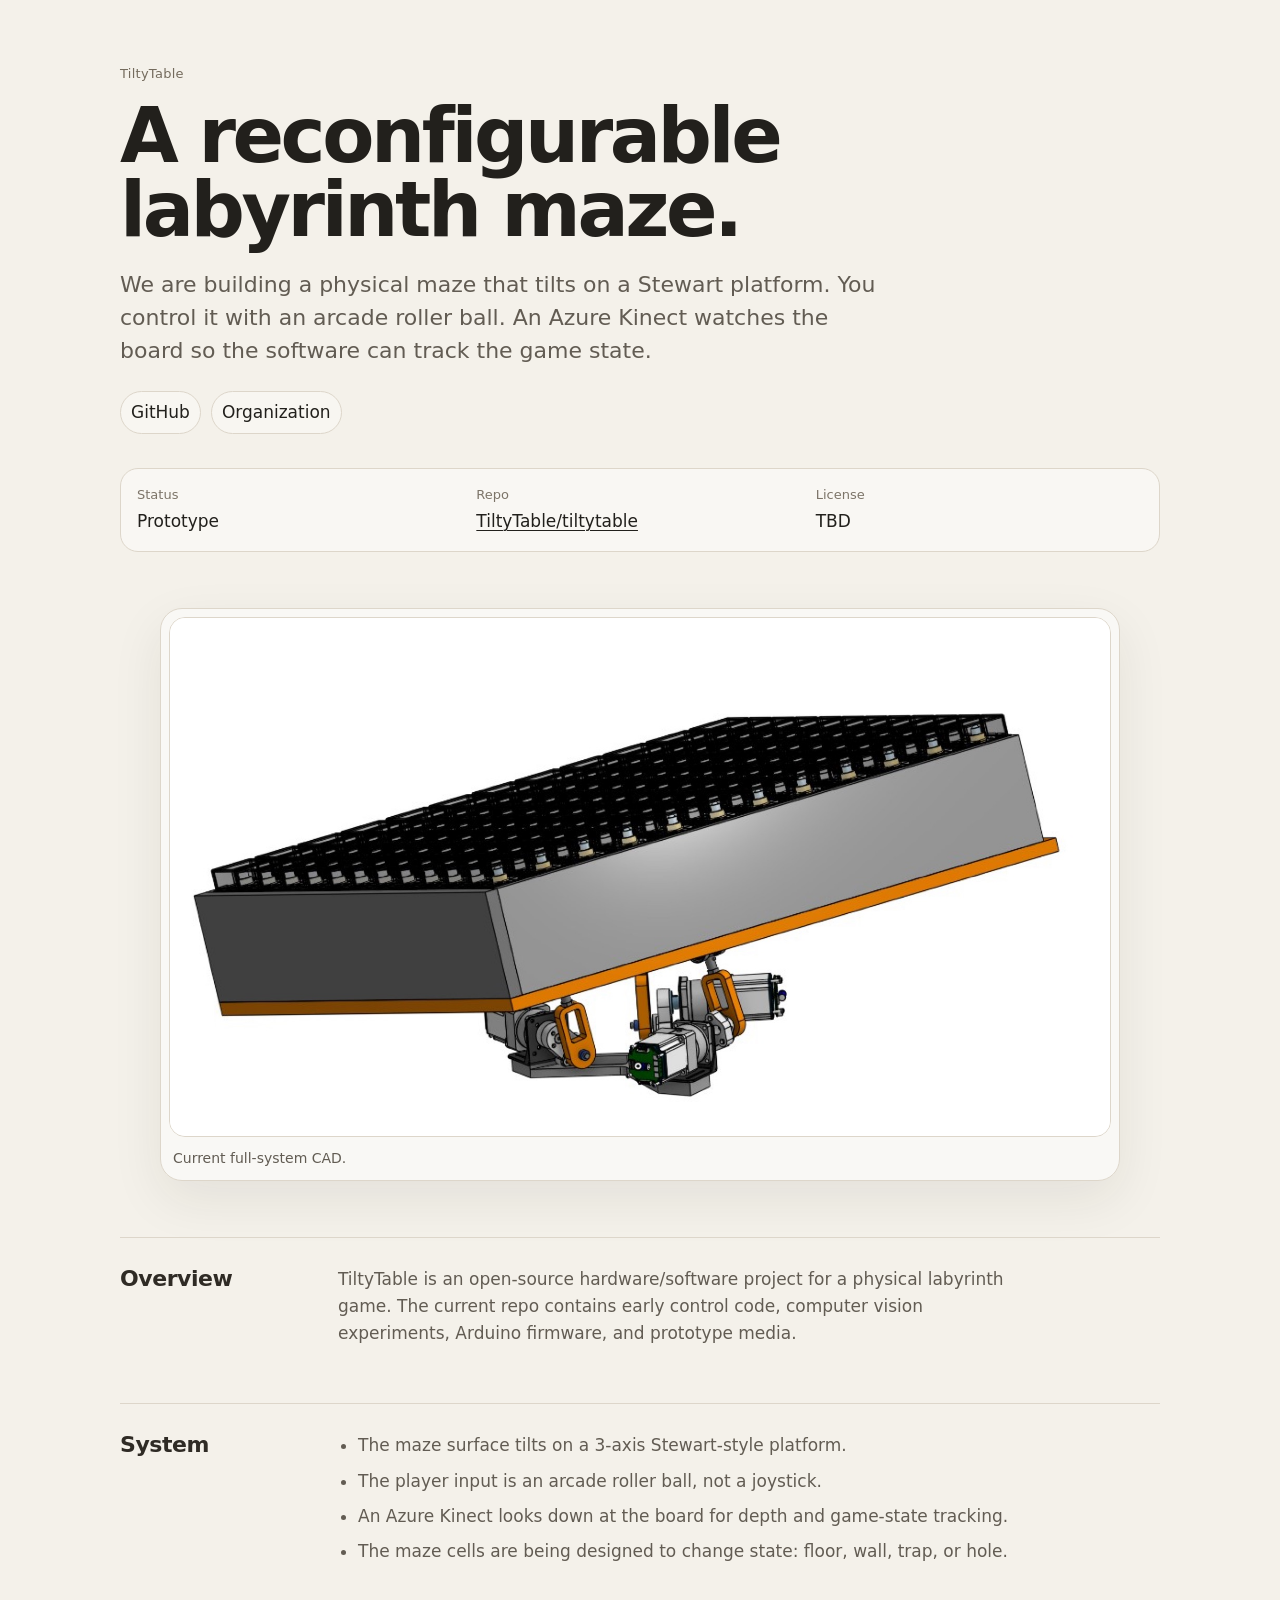
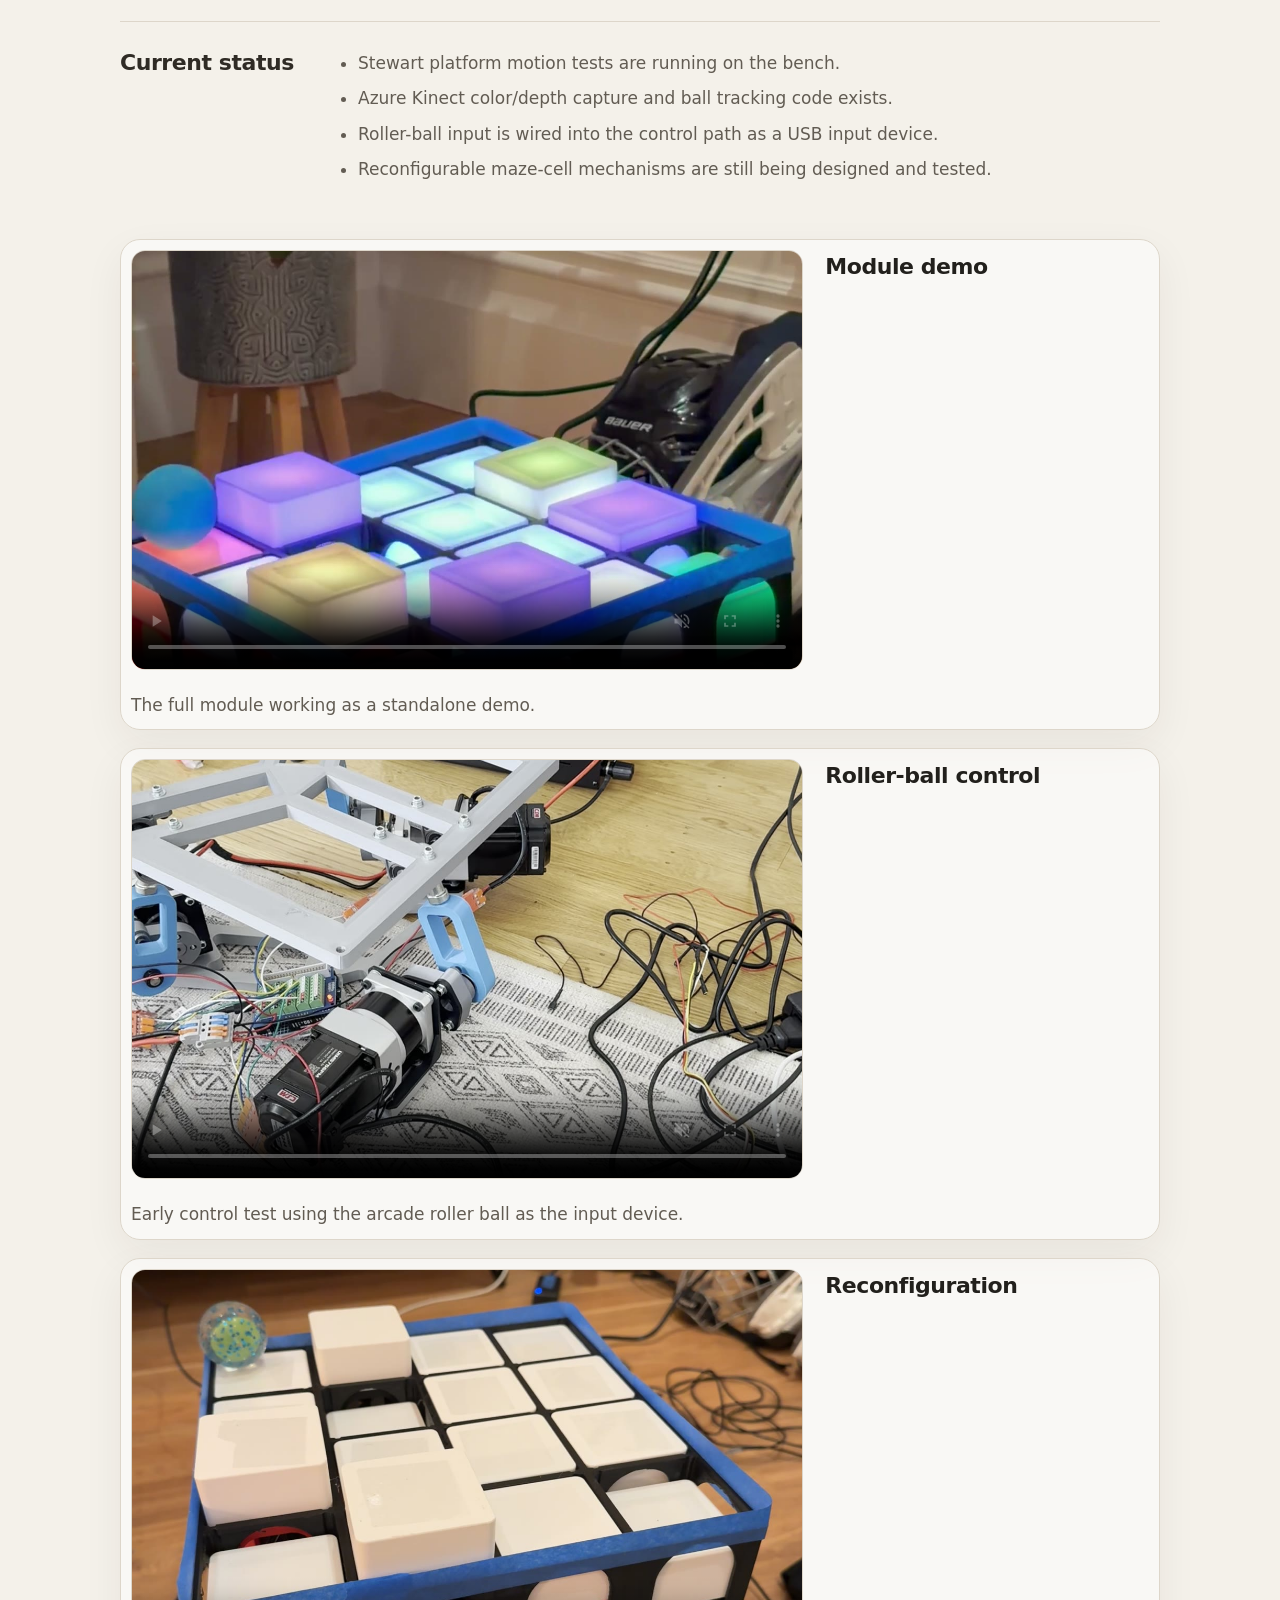
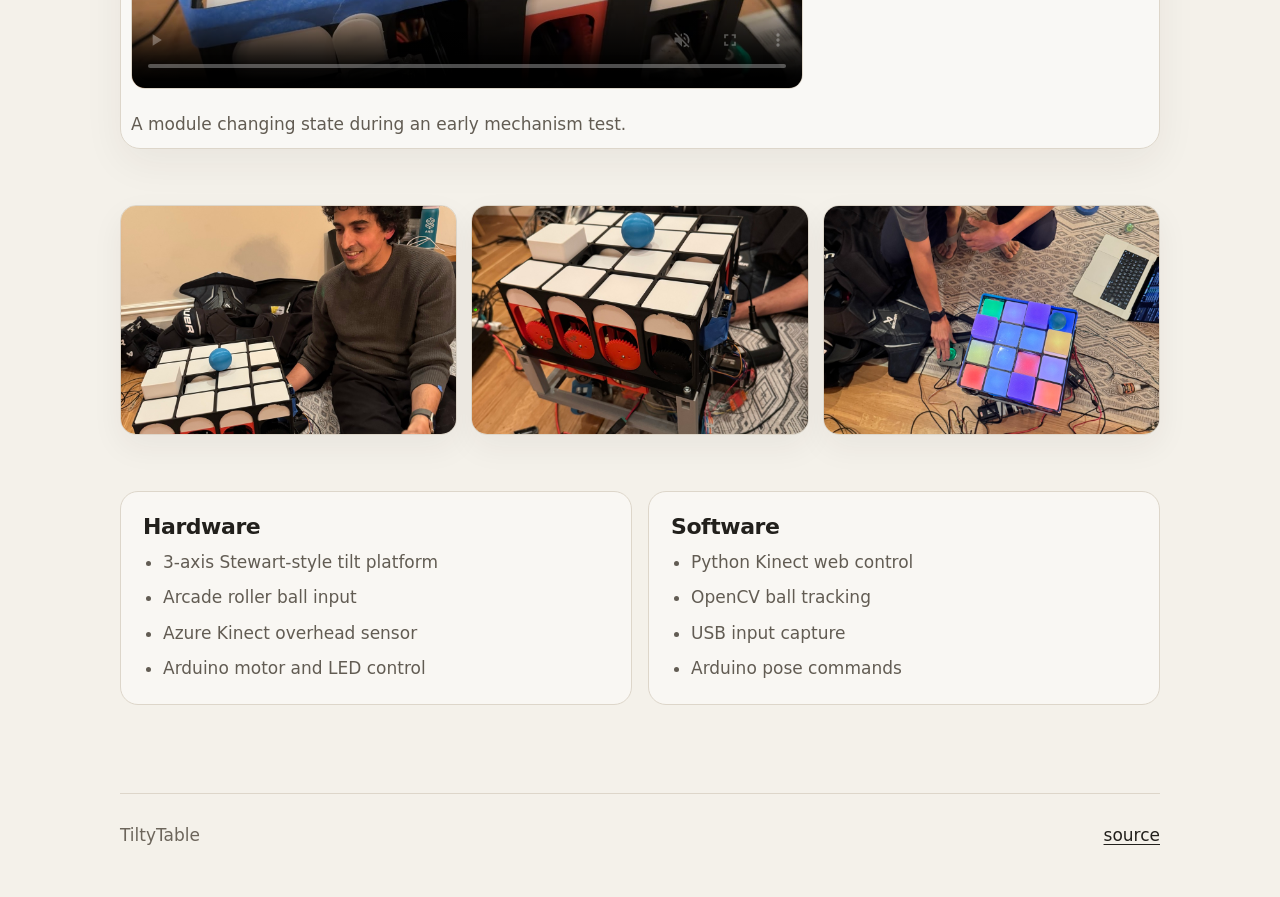
==== commit f7cdae33: "Update project site videos Co-authored-by: Cursor <cursoragent@cursor.com>" ====
--- a/docs/index.html
+++ b/docs/index.html
@@ -76,21 +76,21 @@
 
     <section class="media-list">
       <article>
-        <video src="./assets/media/module-demo.mp4" poster="./assets/stills/module-demo-poster.jpg" muted loop playsinline controls></video>
-        <h2>Module concept</h2>
-        <p>A closer look at one of the reconfigurable maze modules.</p>
+        <video src="./assets/media/full-module-demo.mp4" poster="./assets/stills/full-module-demo-poster.jpg" muted loop playsinline controls></video>
+        <h2>Module demo</h2>
+        <p>The full module working as a standalone demo.</p>
       </article>
 
       <article>
-        <video src="./assets/media/early-test-3.mp4" poster="./assets/stills/early-test-3-poster.jpg" muted loop playsinline controls></video>
-        <h2>Platform test</h2>
-        <p>Early motion testing for the Stewart platform and roller-ball control.</p>
+        <video src="./assets/media/roller-ball-control.mp4" poster="./assets/stills/roller-ball-control-poster.jpg" muted loop playsinline controls></video>
+        <h2>Roller-ball control</h2>
+        <p>Early control test using the arcade roller ball as the input device.</p>
       </article>
 
       <article>
-        <video src="./assets/media/early-test-2.mp4" poster="./assets/stills/early-test-2-poster.jpg" muted loop playsinline controls></video>
-        <h2>Kinect test</h2>
-        <p>Azure Kinect mounted above an early board prototype.</p>
+        <video src="./assets/media/reconfiguration-demo.mp4" poster="./assets/stills/reconfiguration-demo-poster.jpg" muted loop playsinline controls></video>
+        <h2>Reconfiguration</h2>
+        <p>A module changing state during an early mechanism test.</p>
       </article>
     </section>
 
--- a/docs/styles/site.css
+++ b/docs/styles/site.css
@@ -3,16 +3,16 @@
 }
 
 body {
-  color: #151515;
-  background: #f7f4ef;
+  color: #22201c;
+  background: #f4f1ea;
   font-family: ui-sans-serif, system-ui, -apple-system, BlinkMacSystemFont, "Segoe UI", sans-serif;
   font-size: 17px;
-  line-height: 1.55;
+  line-height: 1.6;
   margin: 0;
 }
 
 a {
-  color: #151515;
+  color: #22201c;
   text-decoration-thickness: 1px;
   text-underline-offset: 3px;
 }
@@ -29,12 +29,12 @@
 
 main,
 footer {
-  width: min(920px, calc(100% - 40px));
+  width: min(1040px, calc(100% - 40px));
   margin: 0 auto;
 }
 
 main {
-  padding: 56px 0 32px;
+  padding: 64px 0 32px;
 }
 
 footer {
@@ -42,8 +42,8 @@
   justify-content: space-between;
   gap: 16px;
   padding: 28px 0 48px;
-  border-top: 1px solid #d8d2c8;
-  color: #5f5a52;
+  border-top: 1px solid #ddd6ca;
+  color: #6c655b;
 }
 
 h1,
@@ -55,24 +55,25 @@
 }
 
 h1 {
-  max-width: 760px;
-  margin-bottom: 18px;
-  font-size: clamp(44px, 8vw, 88px);
-  line-height: 0.95;
-  letter-spacing: -0.055em;
+  max-width: 780px;
+  margin-bottom: 20px;
+  font-size: clamp(42px, 7vw, 76px);
+  line-height: 0.98;
+  letter-spacing: -0.045em;
   font-weight: 700;
 }
 
 h2 {
   margin-bottom: 10px;
-  font-size: 24px;
+  font-size: 22px;
   line-height: 1.15;
+  letter-spacing: -0.02em;
 }
 
 p,
 li,
 figcaption {
-  color: #5f5a52;
+  color: #625c53;
 }
 
 p {
@@ -88,25 +89,41 @@
 }
 
 .intro {
+  max-width: 880px;
   margin-bottom: 34px;
 }
 
 .intro p:not(.kicker) {
-  font-size: 21px;
+  max-width: 760px;
+  font-size: clamp(18px, 2vw, 22px);
   line-height: 1.5;
 }
 
 .kicker {
   margin-bottom: 14px;
-  color: #151515;
-  font-size: 14px;
+  color: #746b5d;
+  font-size: 13px;
+  letter-spacing: 0.02em;
 }
 
 nav {
   display: flex;
   flex-wrap: wrap;
-  gap: 18px;
+  gap: 10px;
   margin-top: 24px;
+}
+
+nav a {
+  padding: 7px 10px;
+  border: 1px solid #ddd6ca;
+  border-radius: 999px;
+  background: rgba(255, 255, 255, 0.34);
+  text-decoration: none;
+}
+
+nav a:hover {
+  border-color: #bdb4a6;
+  background: rgba(255, 255, 255, 0.62);
 }
 
 .wide-media,
@@ -115,24 +132,25 @@
 .image-grid,
 .project-meta,
 .repo-grid {
-  margin-bottom: 54px;
+  margin-bottom: 56px;
 }
 
 .project-meta {
-  border-top: 1px solid #d8d2c8;
-  border-bottom: 1px solid #d8d2c8;
-  padding: 14px 0;
+  padding: 16px;
+  border: 1px solid #ddd6ca;
+  border-radius: 18px;
+  background: rgba(255, 255, 255, 0.42);
 }
 
 .project-meta dl {
   display: grid;
   grid-template-columns: repeat(3, minmax(0, 1fr));
-  gap: 16px;
+  gap: 12px;
   margin: 0;
 }
 
 .project-meta dt {
-  color: #7b756c;
+  color: #7c7468;
   font-size: 13px;
 }
 
@@ -143,34 +161,76 @@
 .wide-media img,
 .media-list video,
 .image-grid img {
-  border: 1px solid #d8d2c8;
+  border: 1px solid #ddd6ca;
   background: #eee9df;
 }
 
+.wide-media {
+  overflow: hidden;
+  padding: 8px;
+  border: 1px solid #ddd6ca;
+  border-radius: 22px;
+  background: rgba(255, 255, 255, 0.52);
+  box-shadow: 0 18px 52px rgba(44, 37, 28, 0.08);
+}
+
+.wide-media img {
+  border-radius: 16px;
+}
+
 figcaption {
-  margin-top: 8px;
+  margin: 10px 4px 2px;
   font-size: 14px;
 }
 
 .text-block {
-  max-width: 720px;
+  display: grid;
+  grid-template-columns: 190px minmax(0, 1fr);
+  gap: 28px;
+  padding-top: 28px;
+  border-top: 1px solid #ddd6ca;
+}
+
+.text-block h2 {
+  color: #2f2b25;
+}
+
+.text-block p,
+.text-block ul {
+  max-width: 680px;
+  margin-bottom: 0;
 }
 
 .media-list {
   display: grid;
-  gap: 34px;
+  gap: 18px;
 }
 
 .media-list article {
   display: grid;
   grid-template-columns: minmax(0, 1.35fr) minmax(220px, 0.65fr);
-  gap: 20px;
+  gap: 22px;
   align-items: start;
+  padding: 10px;
+  border: 1px solid #ddd6ca;
+  border-radius: 20px;
+  background: rgba(255, 255, 255, 0.52);
+  box-shadow: 0 14px 40px rgba(44, 37, 28, 0.06);
 }
 
 .media-list video {
   aspect-ratio: 16 / 10;
+  border-radius: 14px;
   object-fit: cover;
+}
+
+.media-list h2,
+.media-list p {
+  margin-right: 8px;
+}
+
+.media-list h2 {
+  margin-top: 4px;
 }
 
 .media-list p {
@@ -180,18 +240,31 @@
 .image-grid {
   display: grid;
   grid-template-columns: repeat(3, minmax(0, 1fr));
-  gap: 12px;
+  gap: 14px;
 }
 
 .image-grid img {
   height: 230px;
+  border-radius: 16px;
   object-fit: cover;
+  box-shadow: 0 12px 32px rgba(44, 37, 28, 0.06);
 }
 
 .repo-grid {
   display: grid;
   grid-template-columns: repeat(2, minmax(0, 1fr));
-  gap: 28px;
+  gap: 16px;
+}
+
+.repo-grid article {
+  padding: 22px;
+  border: 1px solid #ddd6ca;
+  border-radius: 18px;
+  background: rgba(255, 255, 255, 0.42);
+}
+
+.repo-grid ul {
+  margin-bottom: 0;
 }
 
 @media (max-width: 760px) {
@@ -210,6 +283,7 @@
   .media-list article,
   .image-grid,
   .project-meta dl,
+  .text-block,
   .repo-grid {
     grid-template-columns: 1fr;
   }
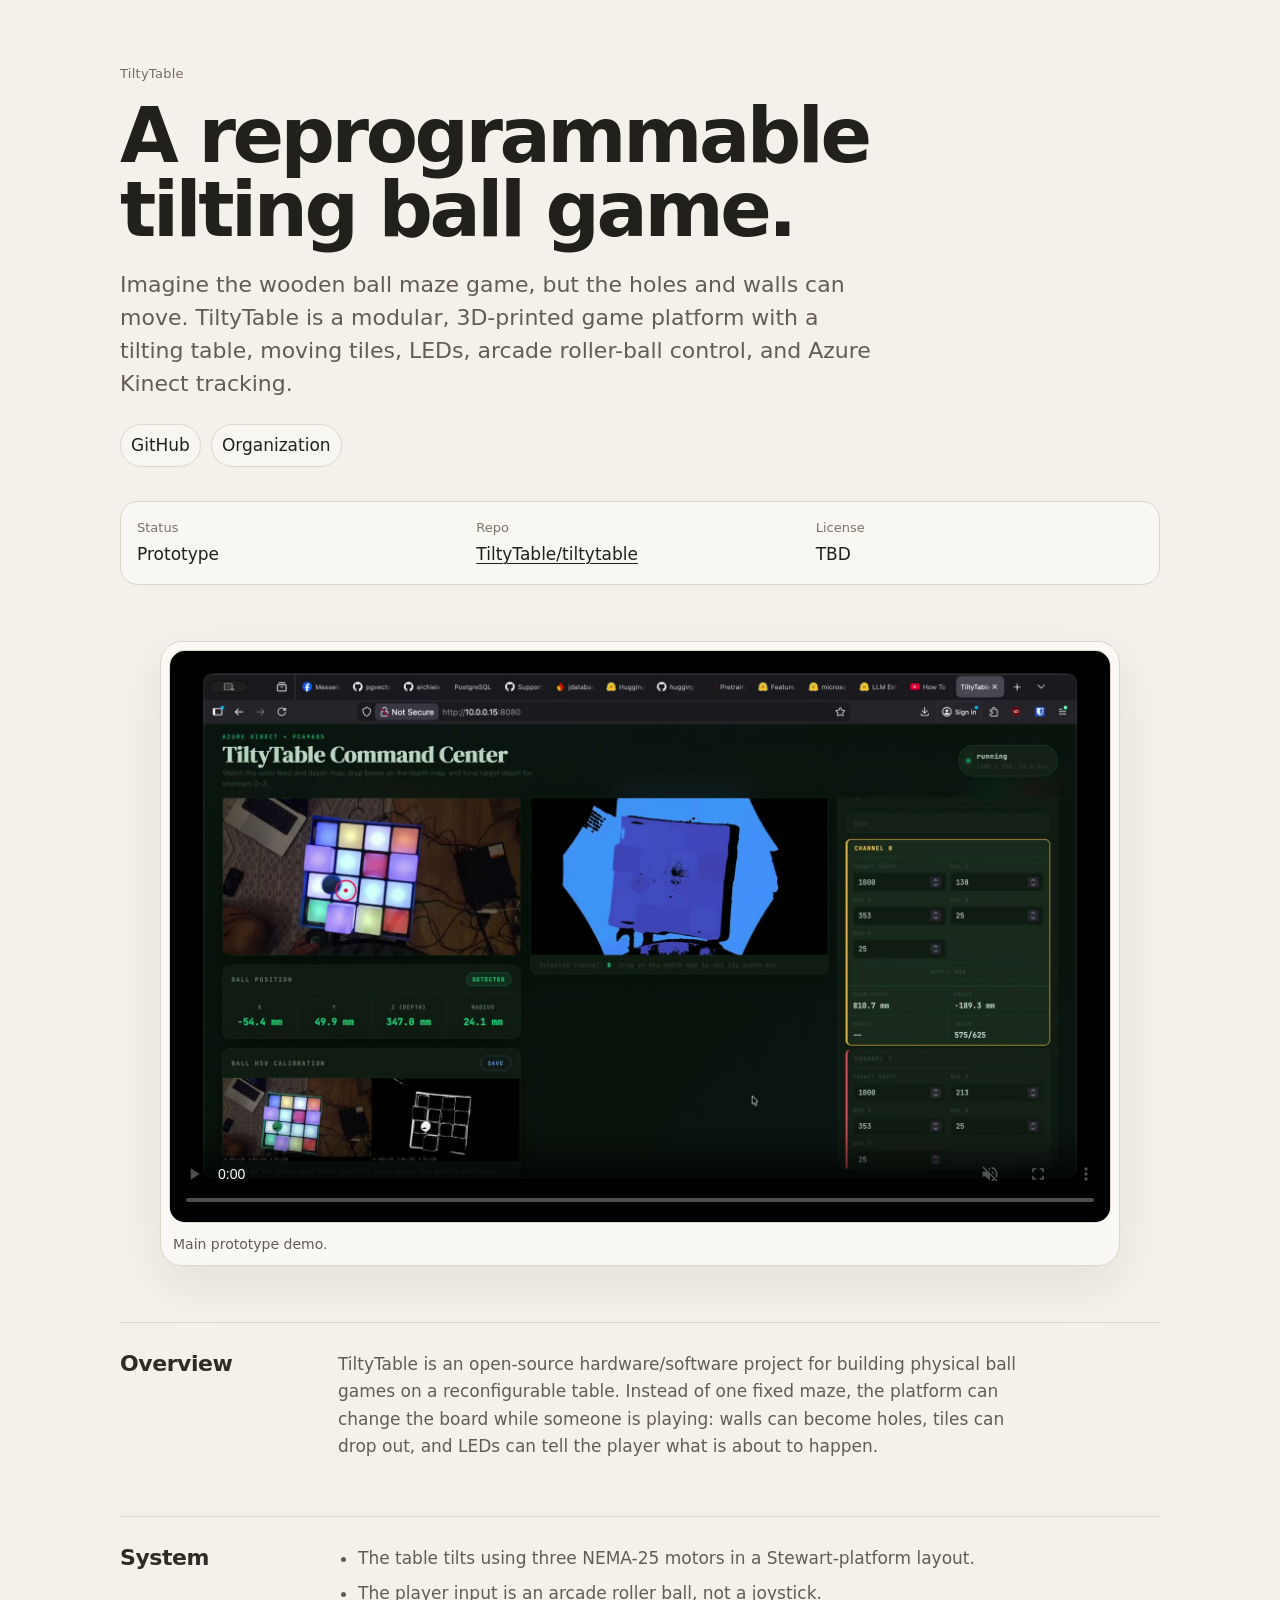
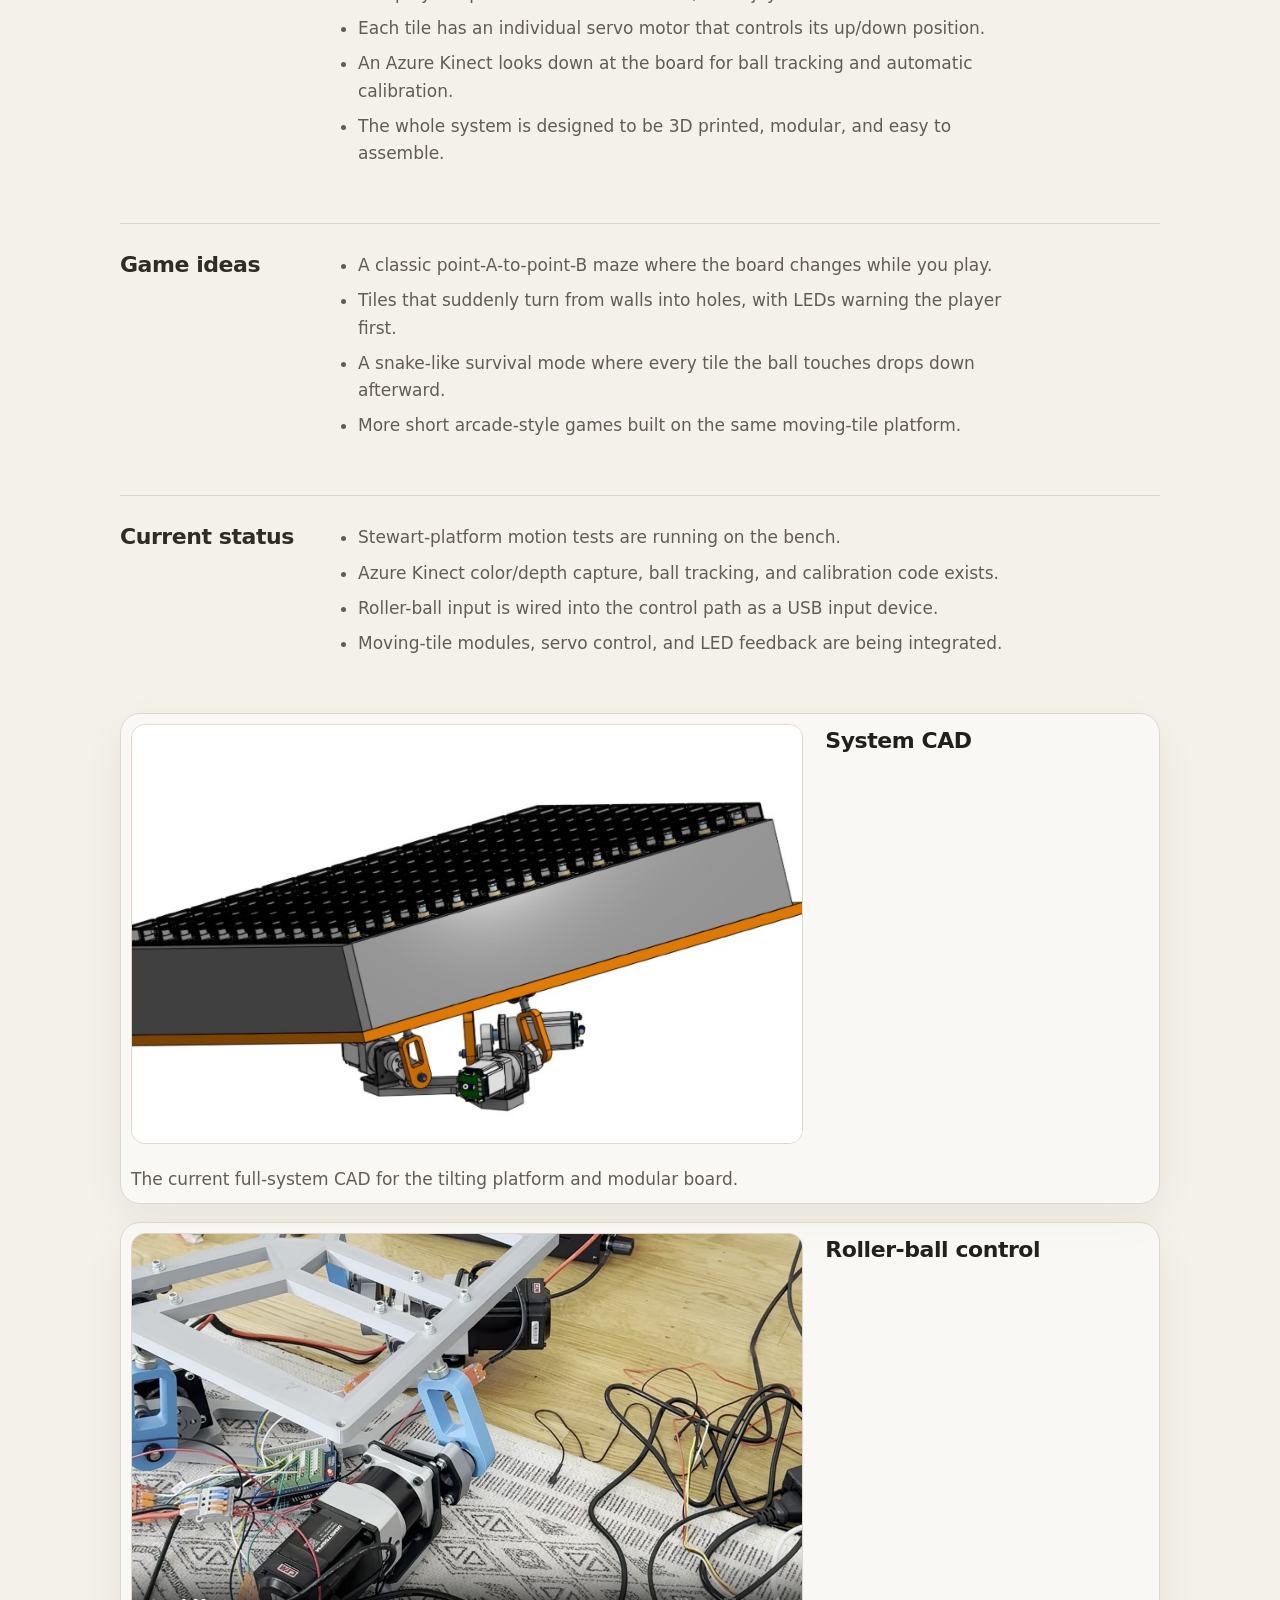
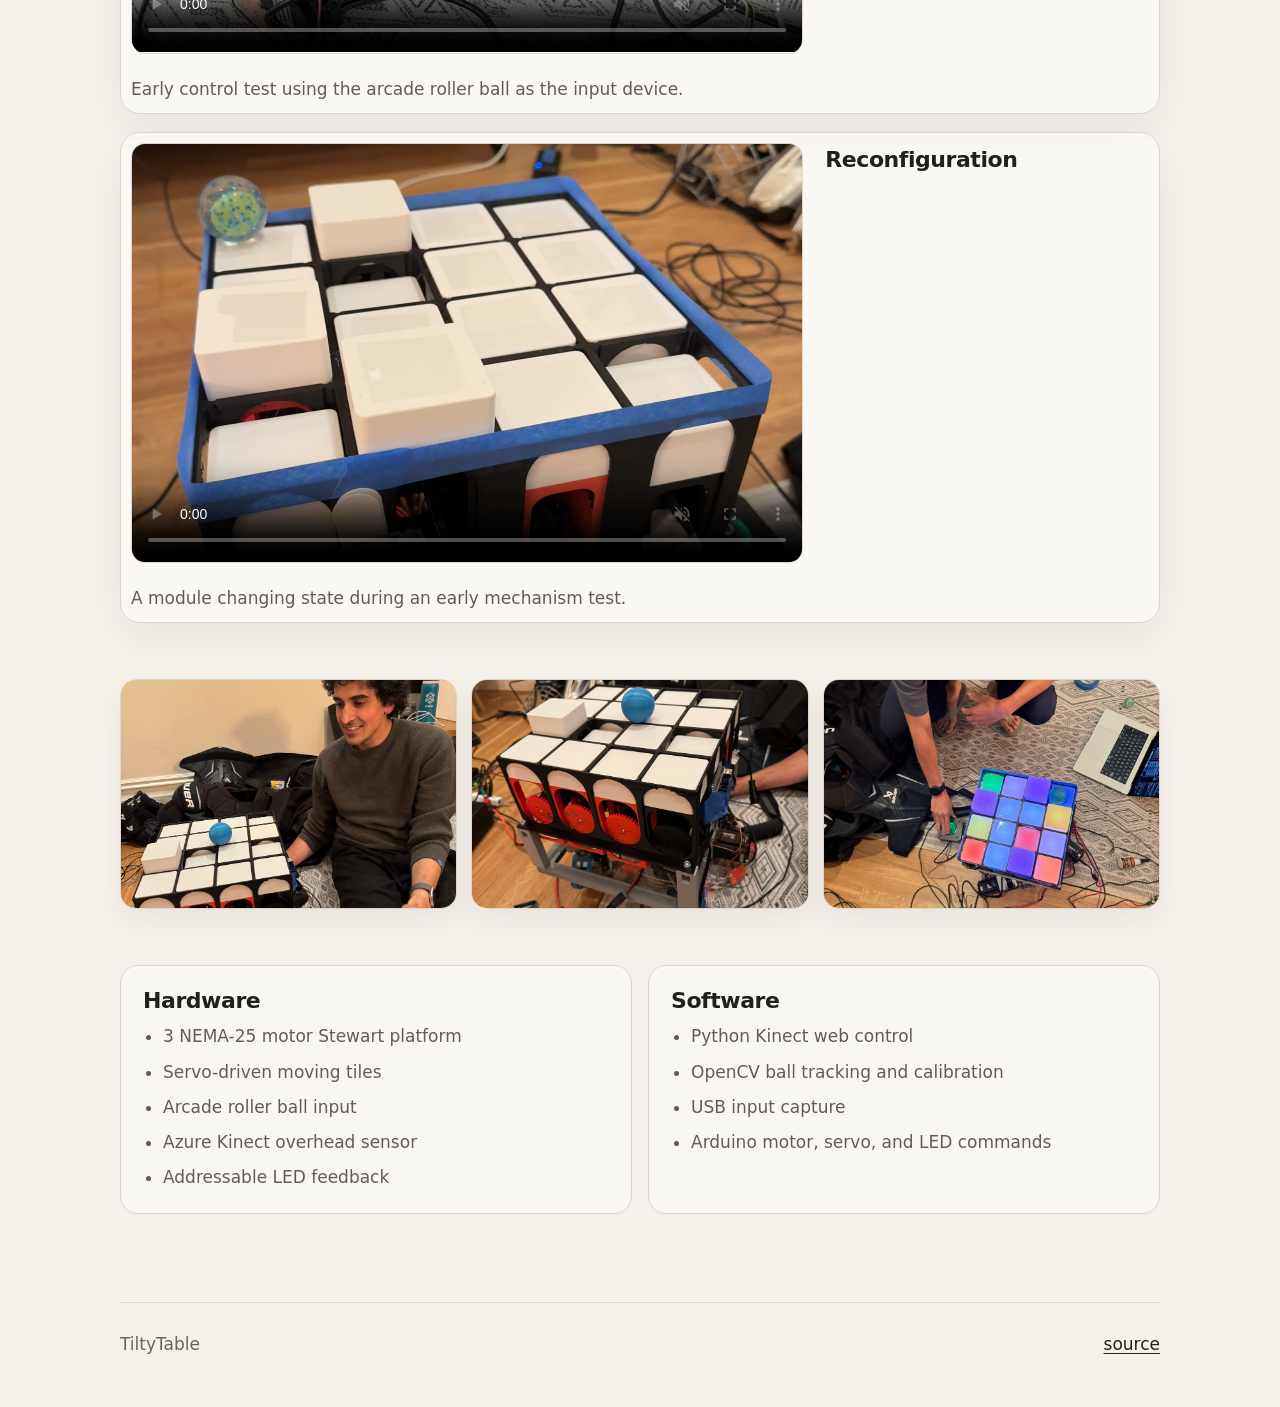
==== commit 1c8bb5ab: "Update project site overview Co-authored-by: Cursor <cursoragent@cursor.com>" ====
--- a/docs/index.html
+++ b/docs/index.html
@@ -3,7 +3,7 @@
 <head>
   <meta charset="utf-8">
   <meta name="viewport" content="width=device-width, initial-scale=1">
-  <meta name="description" content="TiltyTable is a reconfigurable labyrinth maze driven by a Stewart platform, controlled with an arcade roller ball, and tracked with an Azure Kinect.">
+  <meta name="description" content="TiltyTable is a reprogrammable tilting-table ball game with moving tiles, LEDs, Stewart platform motion, and Azure Kinect tracking.">
   <title>TiltyTable</title>
   <link rel="stylesheet" href="./styles/site.css">
 </head>
@@ -11,11 +11,11 @@
   <main>
     <header class="intro">
       <p class="kicker">TiltyTable</p>
-      <h1>A reconfigurable labyrinth maze.</h1>
+      <h1>A reprogrammable tilting ball game.</h1>
       <p>
-        We are building a physical maze that tilts on a Stewart platform. You control it
-        with an arcade roller ball. An Azure Kinect watches the board so the software can
-        track the game state.
+        Imagine the wooden ball maze game, but the holes and walls can move. TiltyTable
+        is a modular, 3D-printed game platform with a tilting table, moving tiles, LEDs,
+        arcade roller-ball control, and Azure Kinect tracking.
       </p>
       <nav>
         <a href="https://github.com/TiltyTable/tiltytable">GitHub</a>
@@ -41,44 +41,56 @@
     </section>
 
     <figure class="wide-media">
-      <img src="./assets/stills/total-system-cad.jpg" alt="CAD render of the TiltyTable Stewart platform and labyrinth assembly">
-      <figcaption>Current full-system CAD.</figcaption>
+      <video src="./assets/media/main-demo.mp4" poster="./assets/stills/main-demo-poster.jpg" muted loop playsinline controls></video>
+      <figcaption>Main prototype demo.</figcaption>
     </figure>
 
     <section class="text-block">
       <h2>Overview</h2>
       <p>
-        TiltyTable is an open-source hardware/software project for a physical labyrinth game.
-        The current repo contains early control code, computer vision experiments, Arduino
-        firmware, and prototype media.
+        TiltyTable is an open-source hardware/software project for building physical ball
+        games on a reconfigurable table. Instead of one fixed maze, the platform can change
+        the board while someone is playing: walls can become holes, tiles can drop out, and
+        LEDs can tell the player what is about to happen.
       </p>
     </section>
 
     <section class="text-block">
       <h2>System</h2>
       <ul>
-        <li>The maze surface tilts on a 3-axis Stewart-style platform.</li>
+        <li>The table tilts using three NEMA-25 motors in a Stewart-platform layout.</li>
         <li>The player input is an arcade roller ball, not a joystick.</li>
-        <li>An Azure Kinect looks down at the board for depth and game-state tracking.</li>
-        <li>The maze cells are being designed to change state: floor, wall, trap, or hole.</li>
+        <li>Each tile has an individual servo motor that controls its up/down position.</li>
+        <li>An Azure Kinect looks down at the board for ball tracking and automatic calibration.</li>
+        <li>The whole system is designed to be 3D printed, modular, and easy to assemble.</li>
+      </ul>
+    </section>
+
+    <section class="text-block">
+      <h2>Game ideas</h2>
+      <ul>
+        <li>A classic point-A-to-point-B maze where the board changes while you play.</li>
+        <li>Tiles that suddenly turn from walls into holes, with LEDs warning the player first.</li>
+        <li>A snake-like survival mode where every tile the ball touches drops down afterward.</li>
+        <li>More short arcade-style games built on the same moving-tile platform.</li>
       </ul>
     </section>
 
     <section class="text-block">
       <h2>Current status</h2>
       <ul>
-        <li>Stewart platform motion tests are running on the bench.</li>
-        <li>Azure Kinect color/depth capture and ball tracking code exists.</li>
+        <li>Stewart-platform motion tests are running on the bench.</li>
+        <li>Azure Kinect color/depth capture, ball tracking, and calibration code exists.</li>
         <li>Roller-ball input is wired into the control path as a USB input device.</li>
-        <li>Reconfigurable maze-cell mechanisms are still being designed and tested.</li>
+        <li>Moving-tile modules, servo control, and LED feedback are being integrated.</li>
       </ul>
     </section>
 
     <section class="media-list">
       <article>
-        <video src="./assets/media/full-module-demo.mp4" poster="./assets/stills/full-module-demo-poster.jpg" muted loop playsinline controls></video>
-        <h2>Module demo</h2>
-        <p>The full module working as a standalone demo.</p>
+        <img src="./assets/stills/total-system-cad.jpg" alt="CAD render of the TiltyTable Stewart platform and labyrinth assembly">
+        <h2>System CAD</h2>
+        <p>The current full-system CAD for the tilting platform and modular board.</p>
       </article>
 
       <article>
@@ -104,19 +116,20 @@
       <article>
         <h2>Hardware</h2>
         <ul>
-          <li>3-axis Stewart-style tilt platform</li>
+          <li>3 NEMA-25 motor Stewart platform</li>
+          <li>Servo-driven moving tiles</li>
           <li>Arcade roller ball input</li>
           <li>Azure Kinect overhead sensor</li>
-          <li>Arduino motor and LED control</li>
+          <li>Addressable LED feedback</li>
         </ul>
       </article>
       <article>
         <h2>Software</h2>
         <ul>
           <li>Python Kinect web control</li>
-          <li>OpenCV ball tracking</li>
+          <li>OpenCV ball tracking and calibration</li>
           <li>USB input capture</li>
-          <li>Arduino pose commands</li>
+          <li>Arduino motor, servo, and LED commands</li>
         </ul>
       </article>
     </section>
--- a/docs/styles/site.css
+++ b/docs/styles/site.css
@@ -159,6 +159,8 @@
 }
 
 .wide-media img,
+.wide-media video,
+.media-list img,
 .media-list video,
 .image-grid img {
   border: 1px solid #ddd6ca;
@@ -174,7 +176,8 @@
   box-shadow: 0 18px 52px rgba(44, 37, 28, 0.08);
 }
 
-.wide-media img {
+.wide-media img,
+.wide-media video {
   border-radius: 16px;
 }
 
@@ -218,6 +221,7 @@
   box-shadow: 0 14px 40px rgba(44, 37, 28, 0.06);
 }
 
+.media-list img,
 .media-list video {
   aspect-ratio: 16 / 10;
   border-radius: 14px;
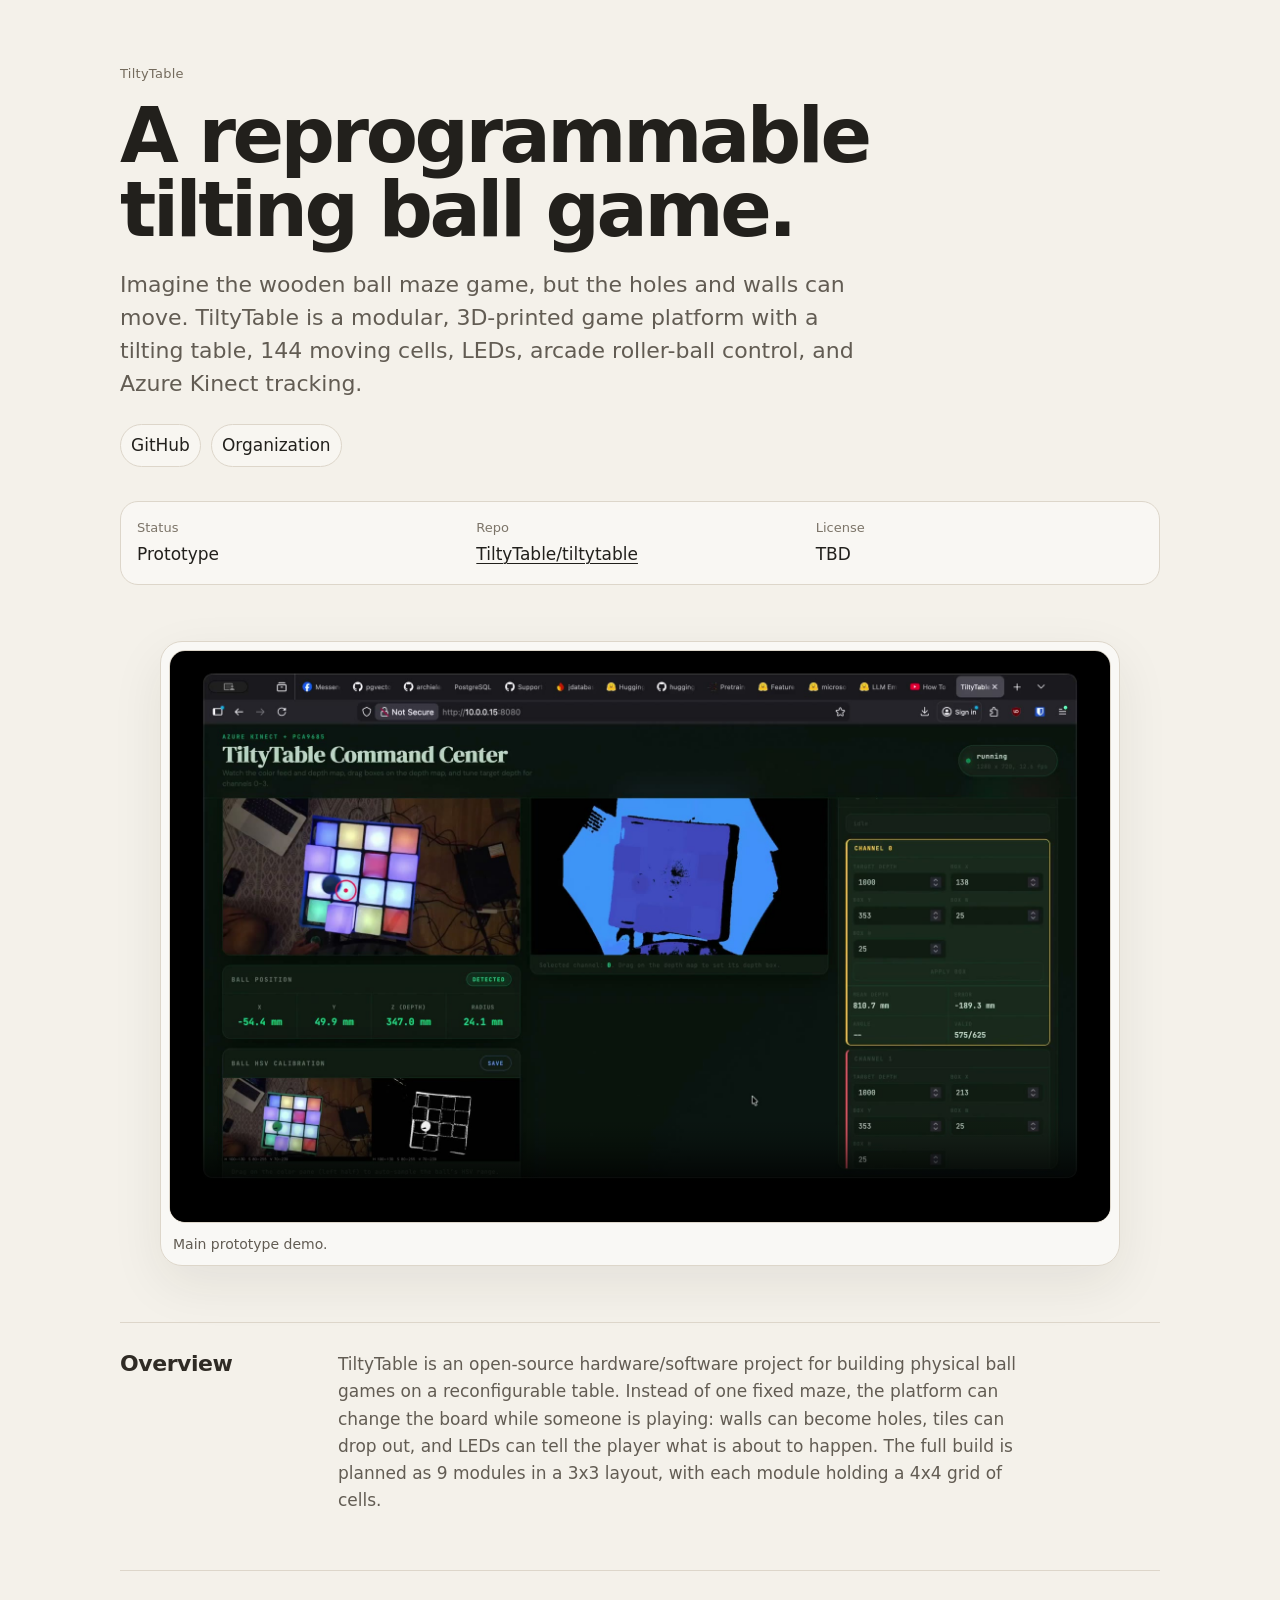
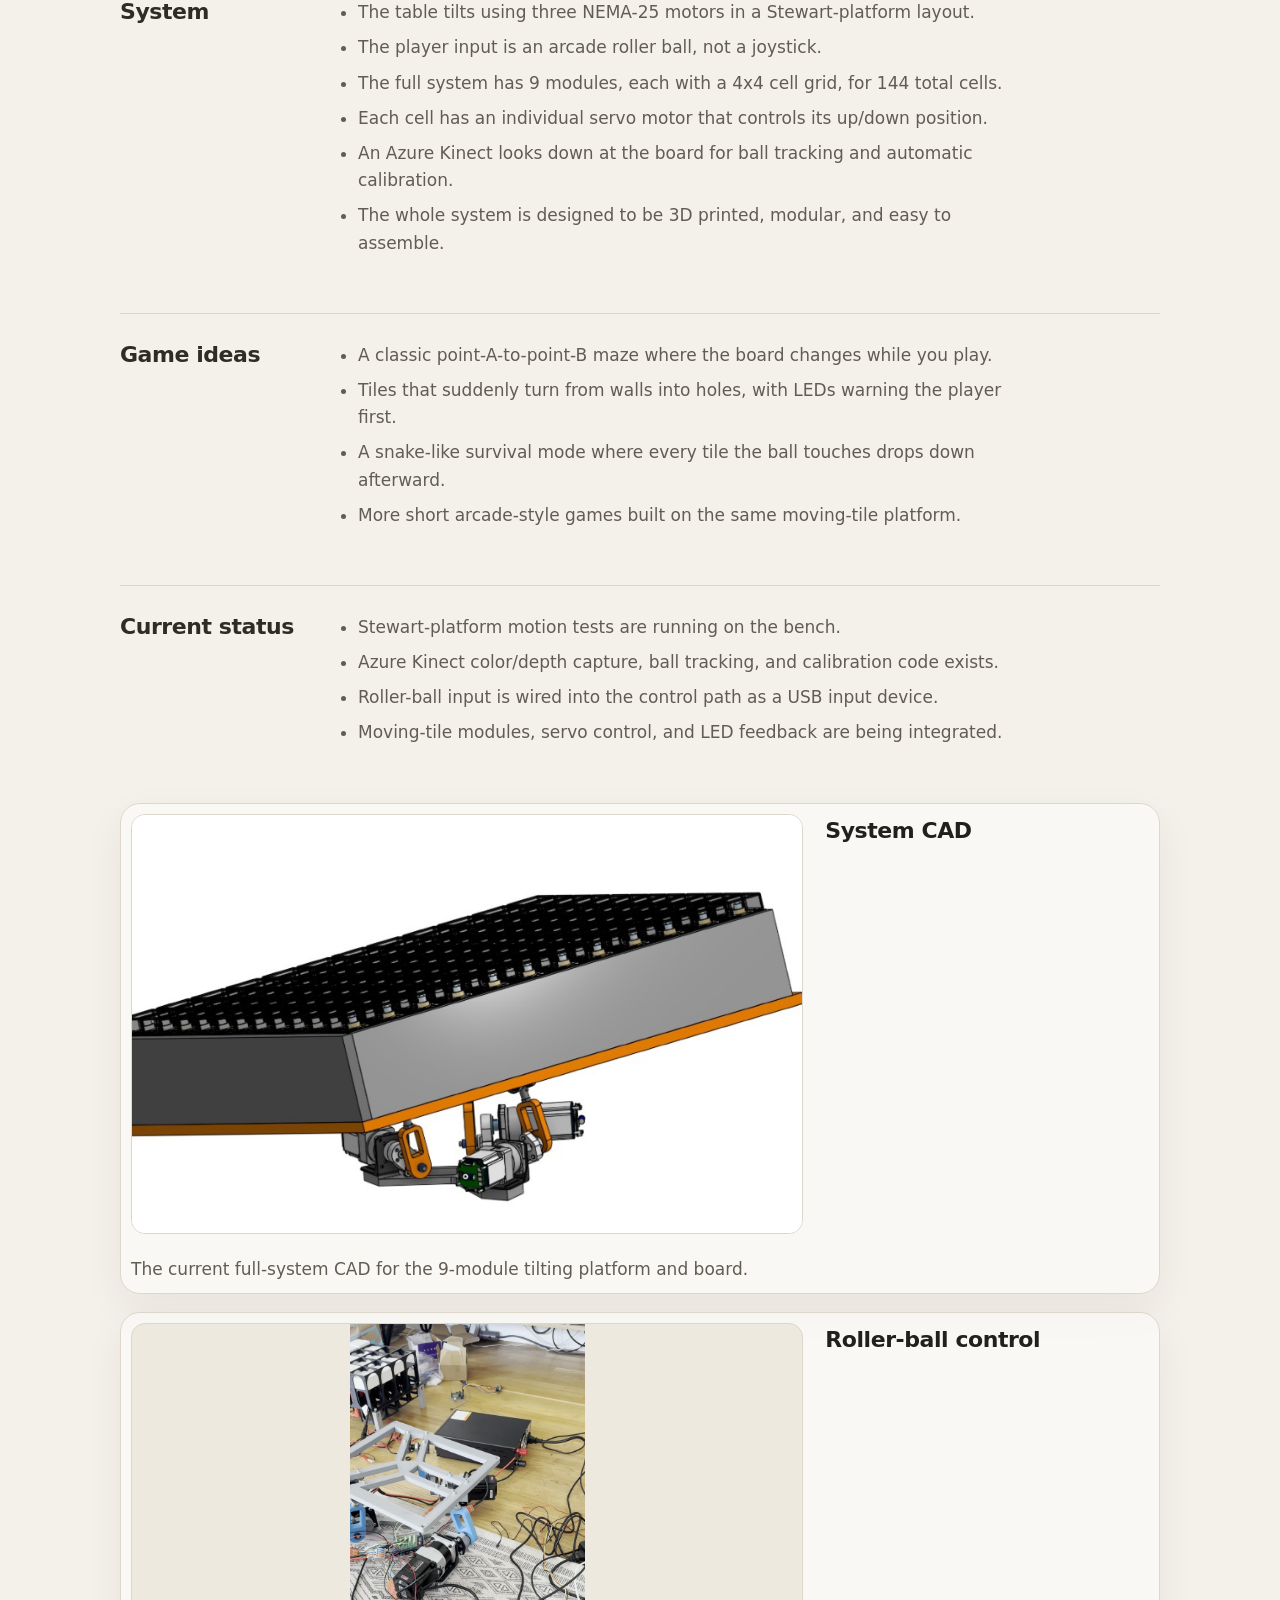
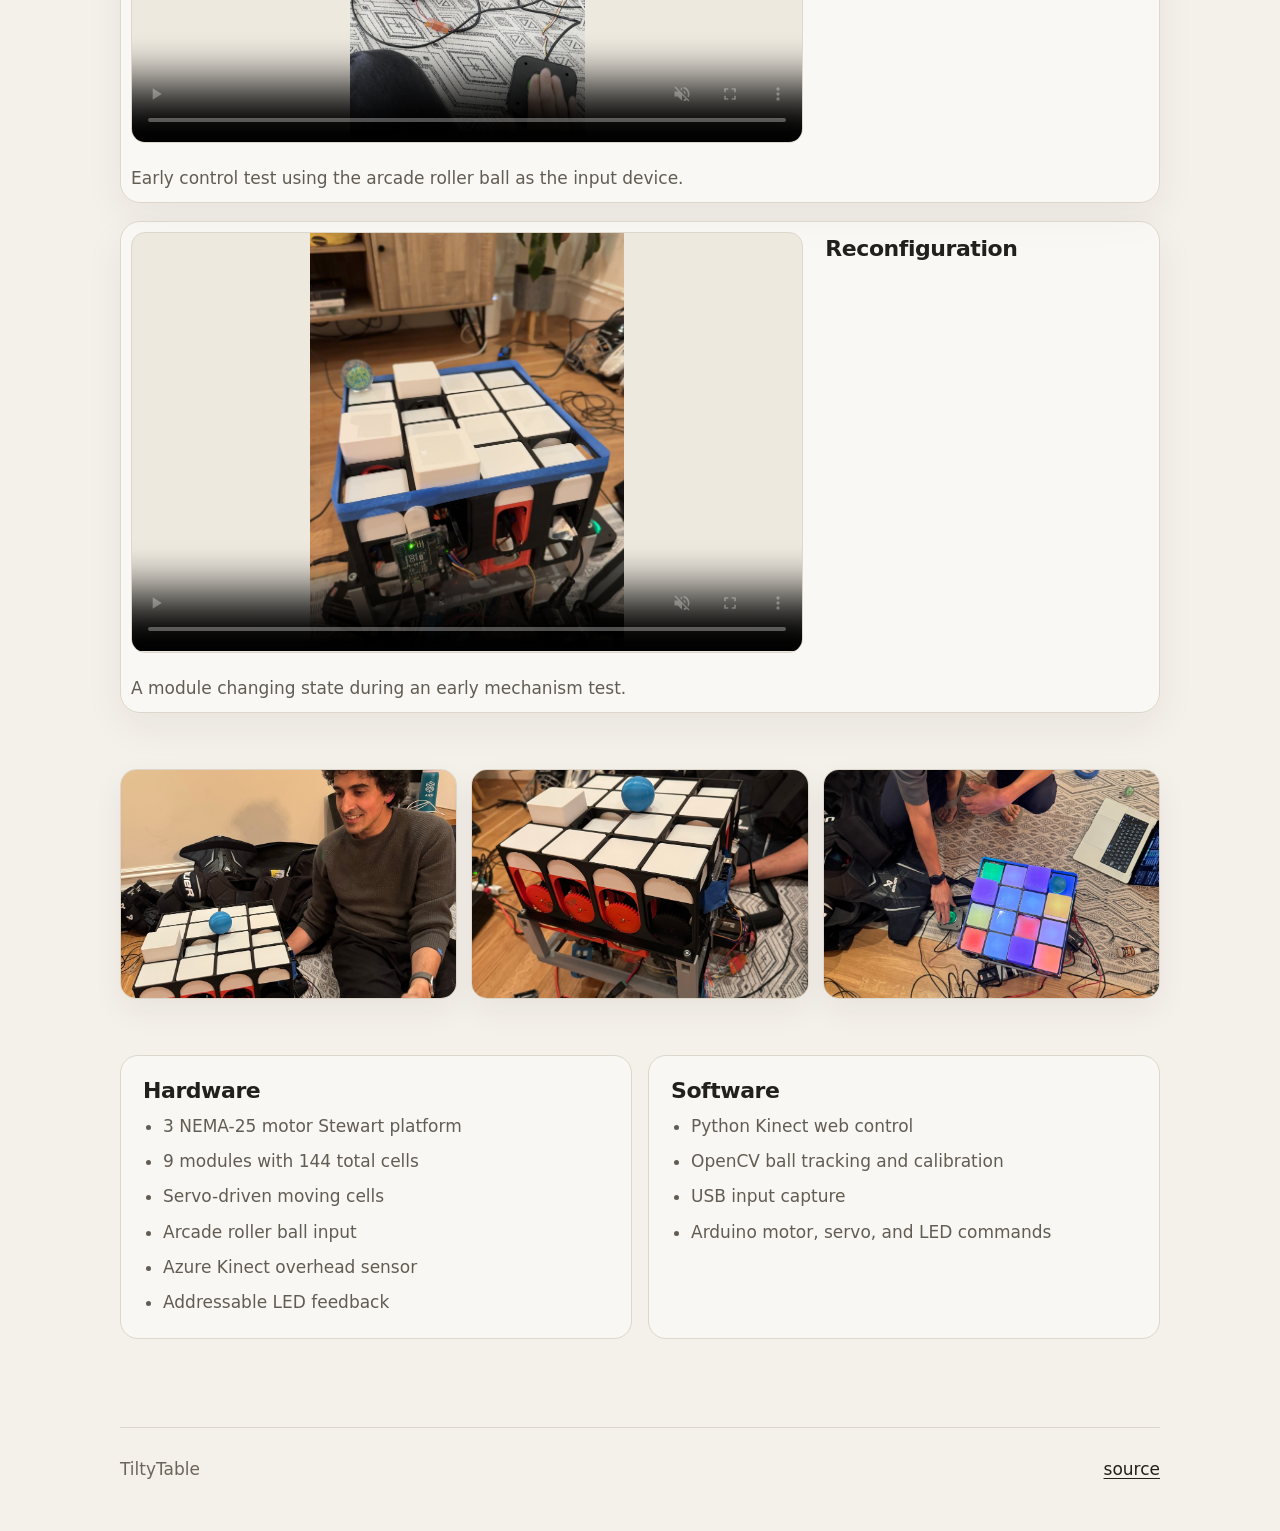
==== commit 349427b5: "Clarify module layout Co-authored-by: Cursor <cursoragent@cursor.com>" ====
--- a/docs/index.html
+++ b/docs/index.html
@@ -14,8 +14,8 @@
       <h1>A reprogrammable tilting ball game.</h1>
       <p>
         Imagine the wooden ball maze game, but the holes and walls can move. TiltyTable
-        is a modular, 3D-printed game platform with a tilting table, moving tiles, LEDs,
-        arcade roller-ball control, and Azure Kinect tracking.
+        is a modular, 3D-printed game platform with a tilting table, 144 moving cells,
+        LEDs, arcade roller-ball control, and Azure Kinect tracking.
       </p>
       <nav>
         <a href="https://github.com/TiltyTable/tiltytable">GitHub</a>
@@ -51,7 +51,8 @@
         TiltyTable is an open-source hardware/software project for building physical ball
         games on a reconfigurable table. Instead of one fixed maze, the platform can change
         the board while someone is playing: walls can become holes, tiles can drop out, and
-        LEDs can tell the player what is about to happen.
+        LEDs can tell the player what is about to happen. The full build is planned as
+        9 modules in a 3x3 layout, with each module holding a 4x4 grid of cells.
       </p>
     </section>
 
@@ -60,7 +61,8 @@
       <ul>
         <li>The table tilts using three NEMA-25 motors in a Stewart-platform layout.</li>
         <li>The player input is an arcade roller ball, not a joystick.</li>
-        <li>Each tile has an individual servo motor that controls its up/down position.</li>
+        <li>The full system has 9 modules, each with a 4x4 cell grid, for 144 total cells.</li>
+        <li>Each cell has an individual servo motor that controls its up/down position.</li>
         <li>An Azure Kinect looks down at the board for ball tracking and automatic calibration.</li>
         <li>The whole system is designed to be 3D printed, modular, and easy to assemble.</li>
       </ul>
@@ -90,7 +92,7 @@
       <article>
         <img src="./assets/stills/total-system-cad.jpg" alt="CAD render of the TiltyTable Stewart platform and labyrinth assembly">
         <h2>System CAD</h2>
-        <p>The current full-system CAD for the tilting platform and modular board.</p>
+        <p>The current full-system CAD for the 9-module tilting platform and board.</p>
       </article>
 
       <article>
@@ -117,7 +119,8 @@
         <h2>Hardware</h2>
         <ul>
           <li>3 NEMA-25 motor Stewart platform</li>
-          <li>Servo-driven moving tiles</li>
+          <li>9 modules with 144 total cells</li>
+          <li>Servo-driven moving cells</li>
           <li>Arcade roller ball input</li>
           <li>Azure Kinect overhead sensor</li>
           <li>Addressable LED feedback</li>
--- a/docs/styles/site.css
+++ b/docs/styles/site.css
@@ -225,7 +225,14 @@
 .media-list video {
   aspect-ratio: 16 / 10;
   border-radius: 14px;
+}
+
+.media-list img {
   object-fit: cover;
+}
+
+.media-list video {
+  object-fit: contain;
 }
 
 .media-list h2,
